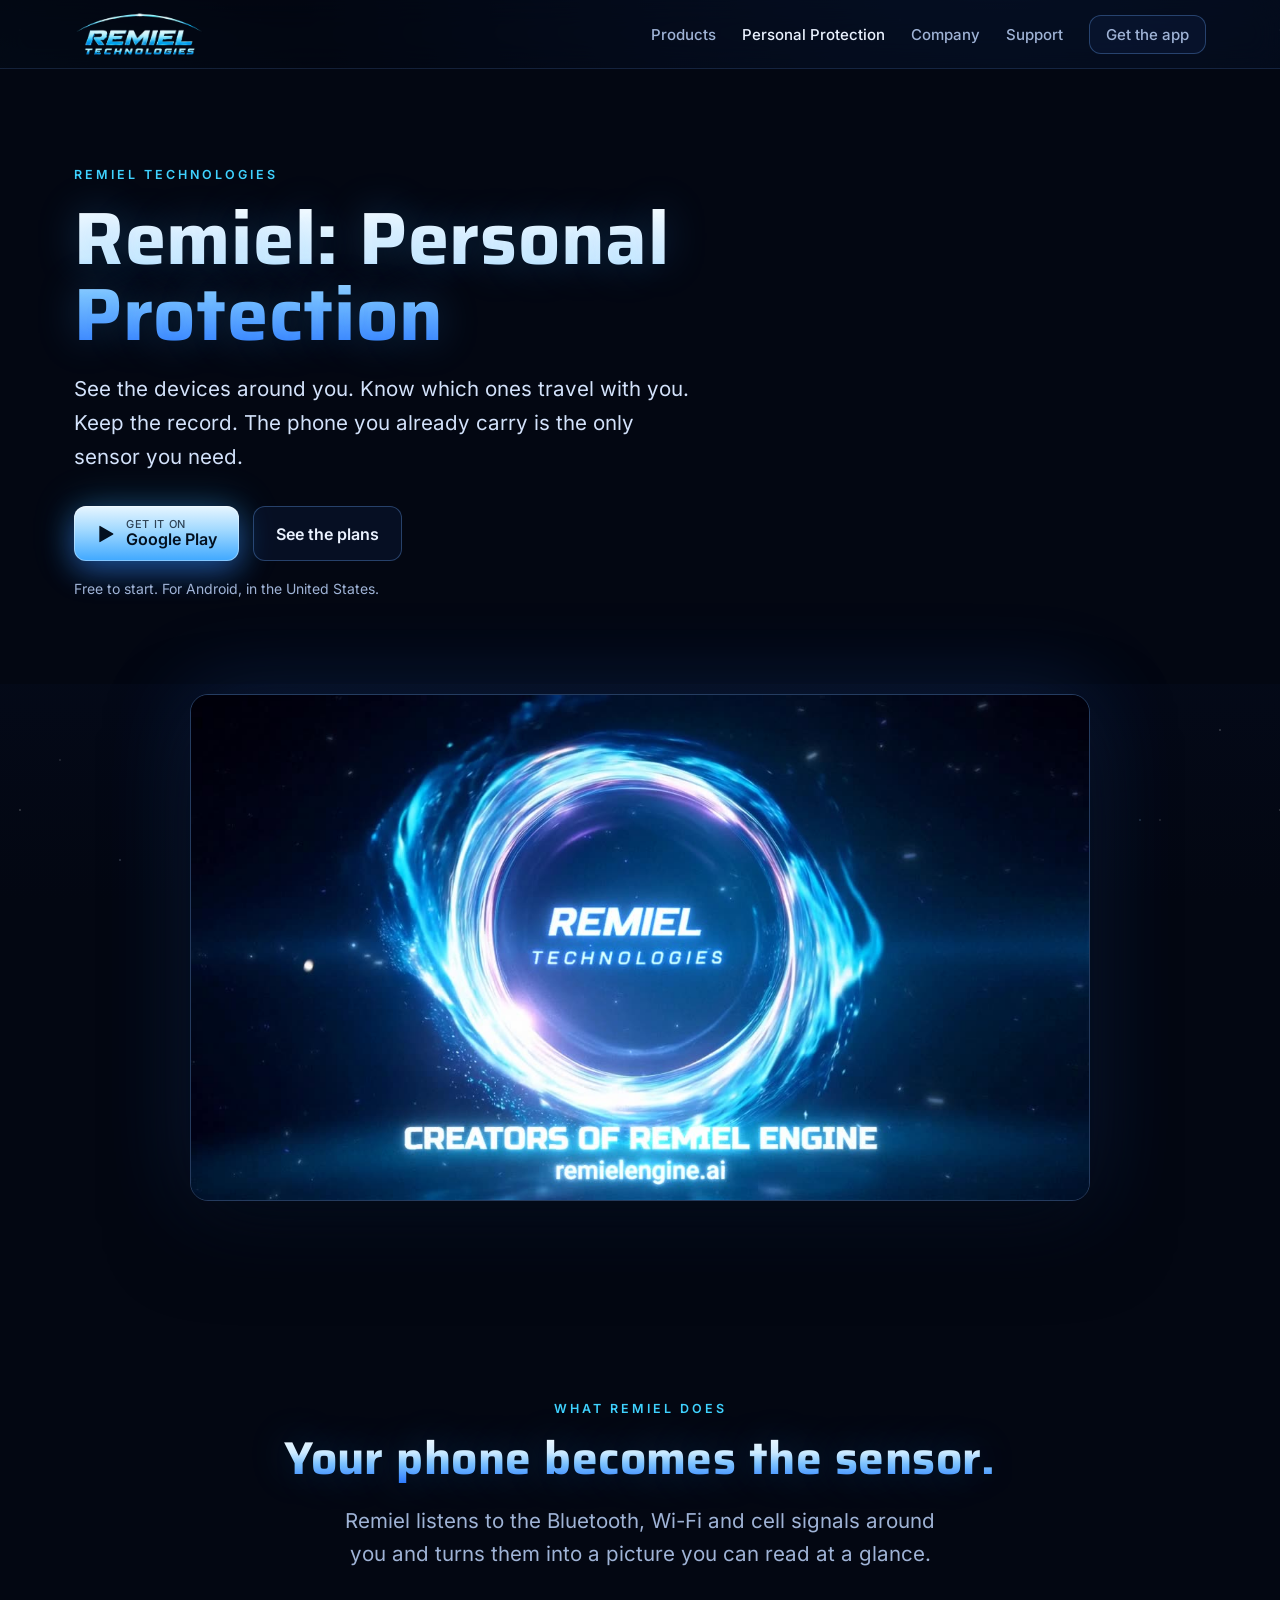
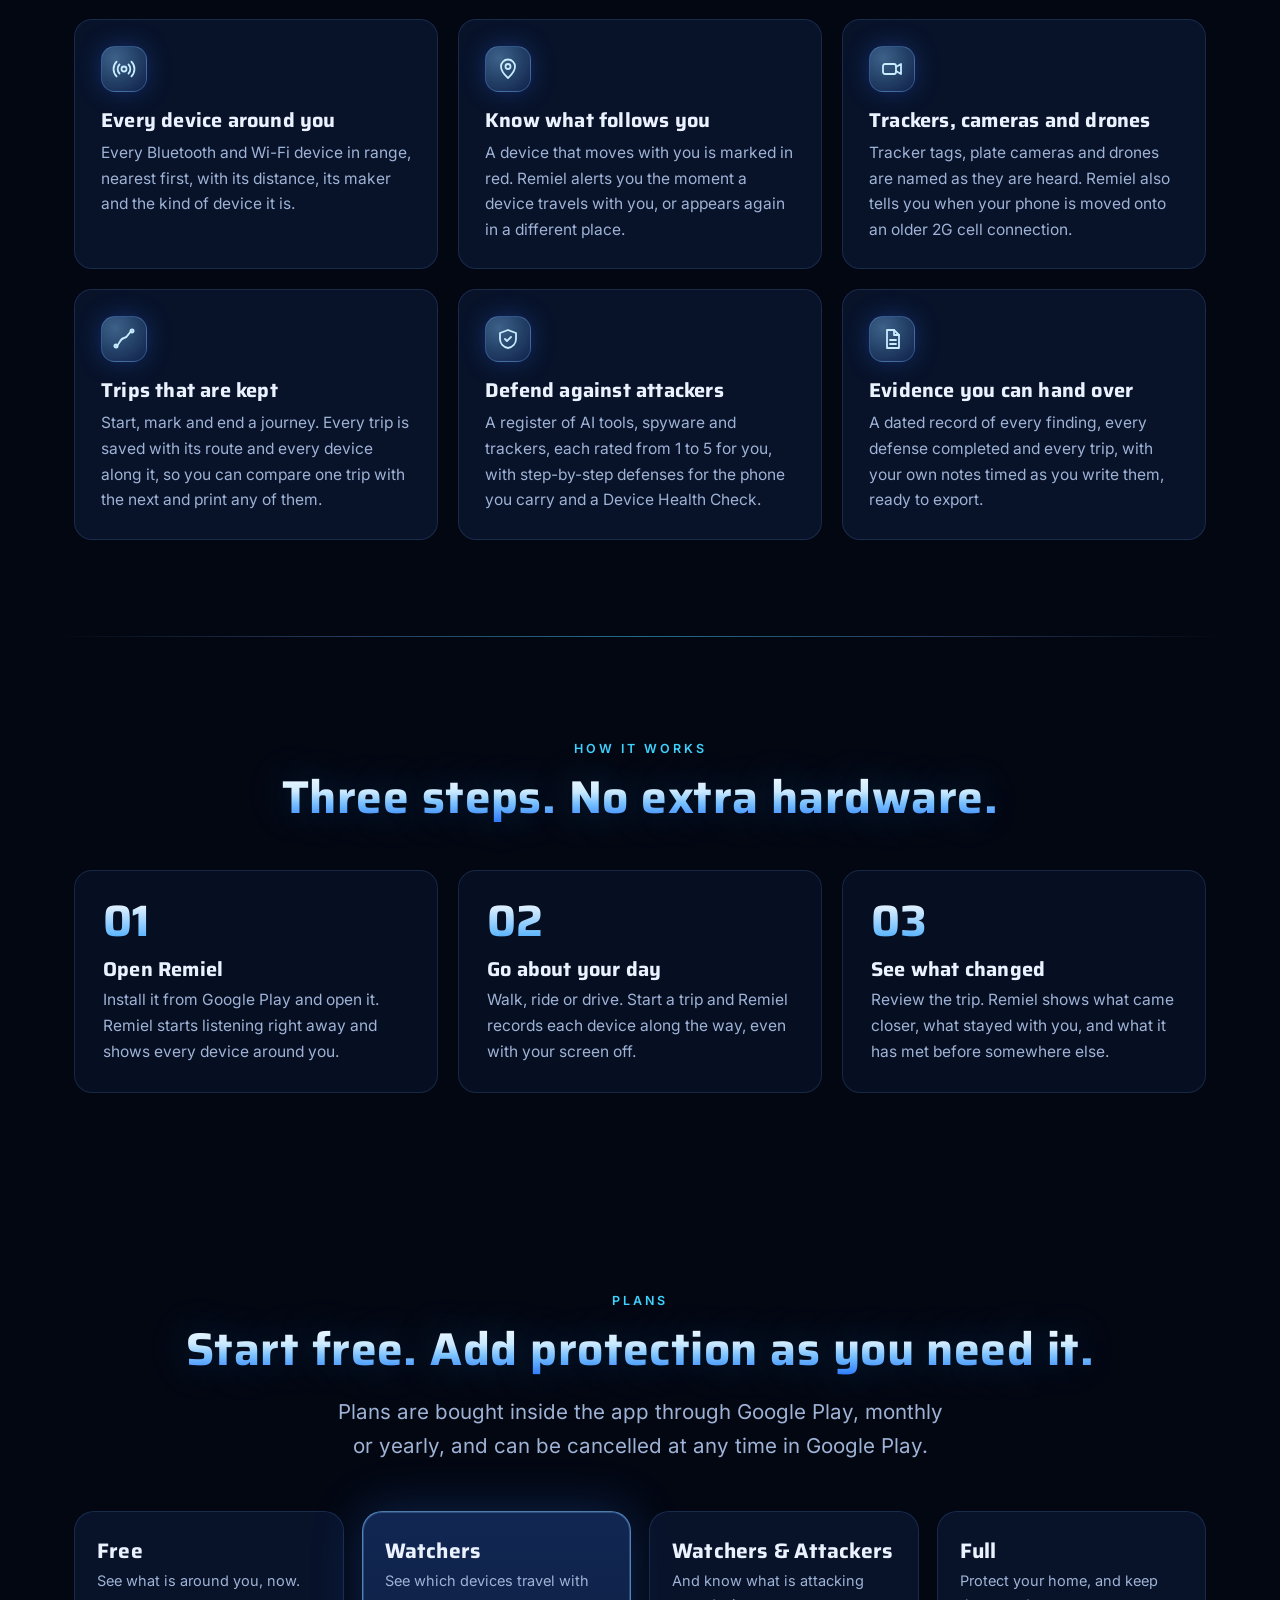
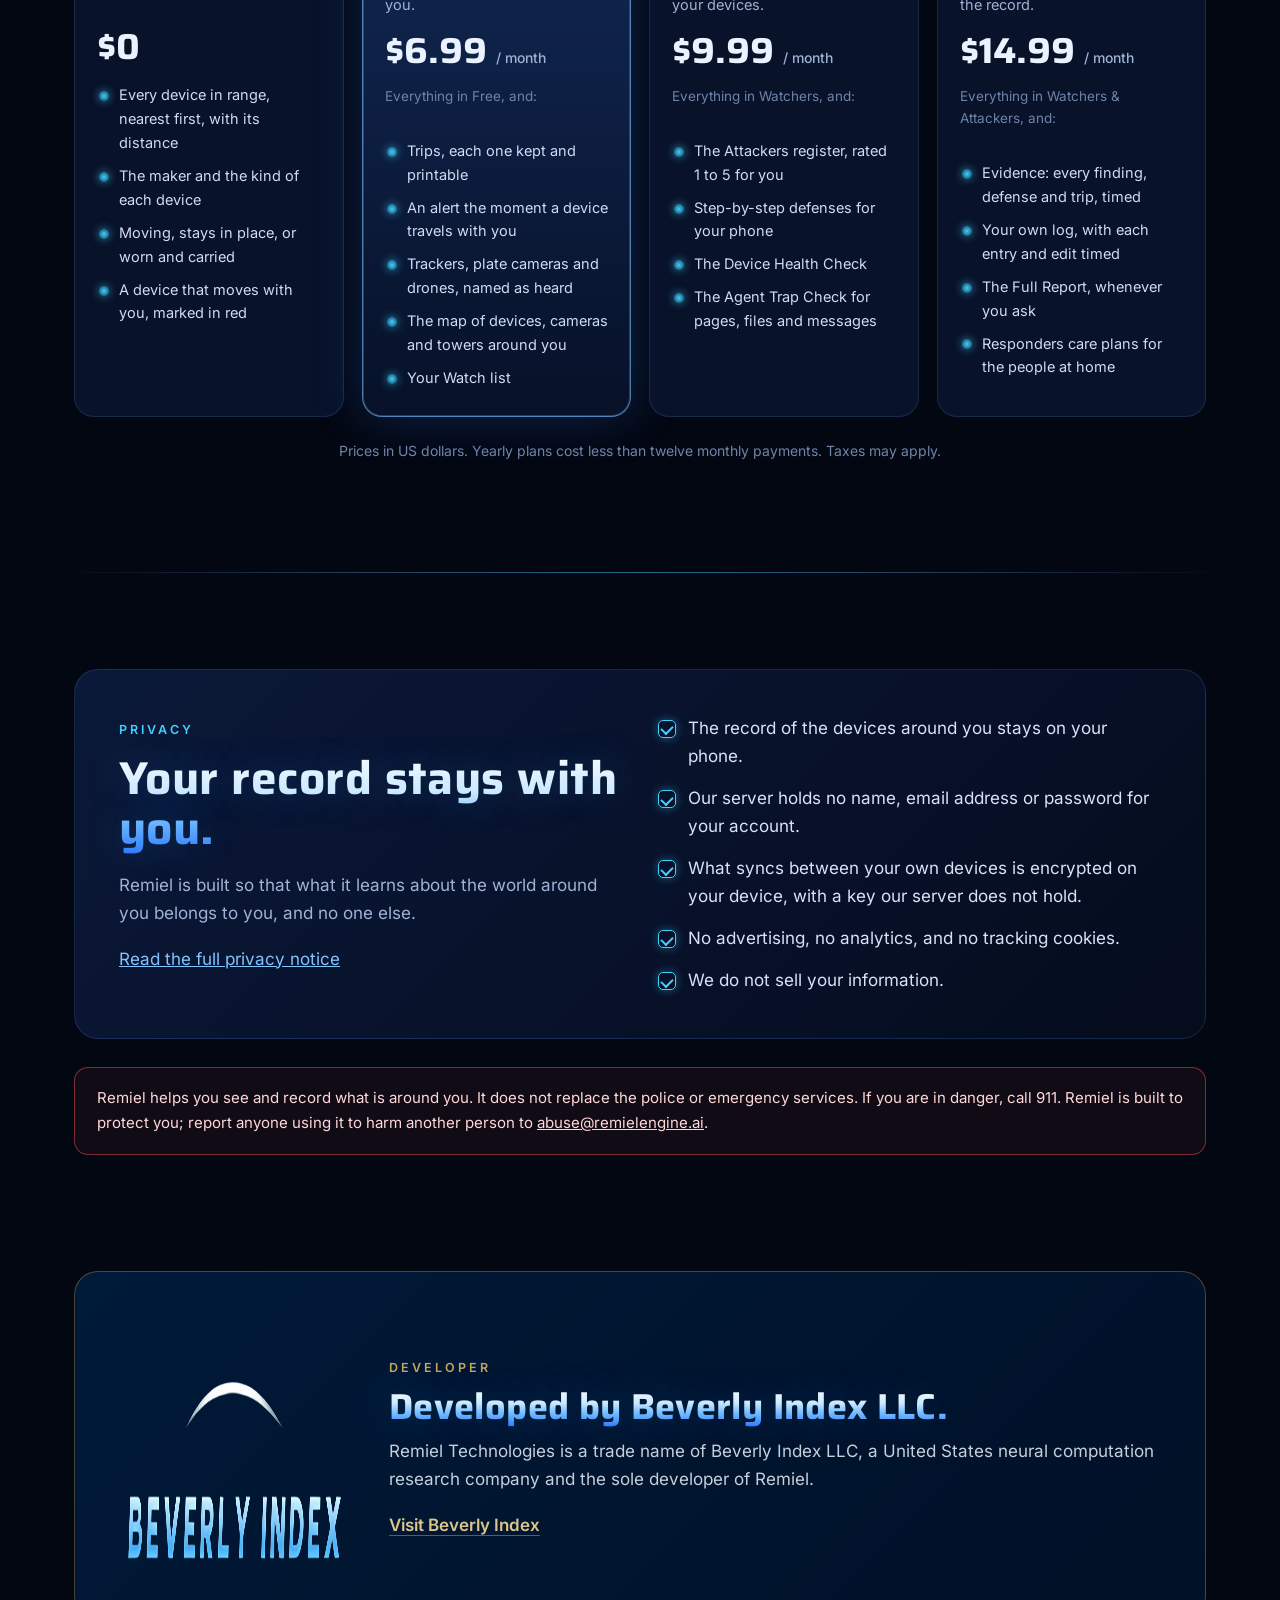
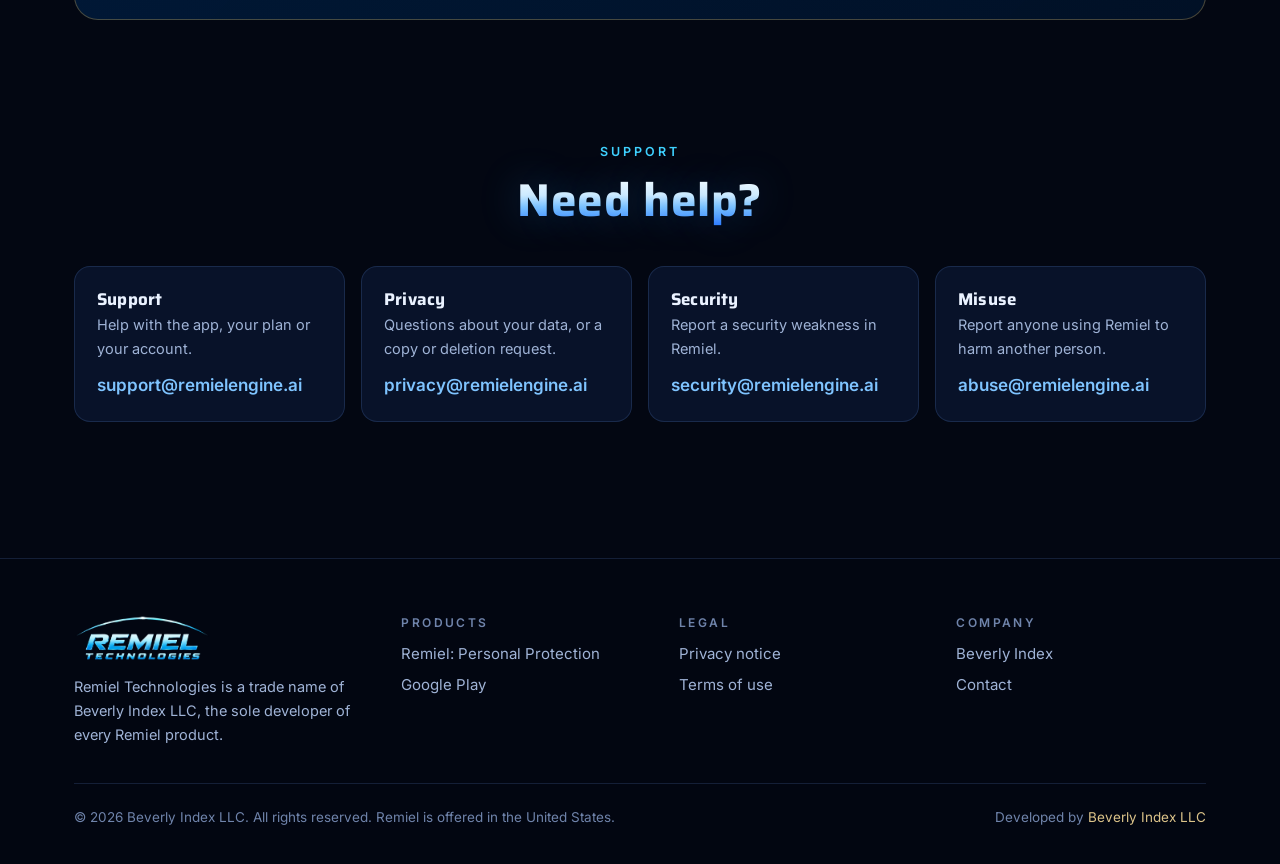
==== protection/index.html @ 0a318123 "Remiel Technologies site: product line home and Remiel: Personal Protection page. Beverly Index LLC" ====
<!doctype html>
<html lang="en">
<head>
<meta charset="utf-8">
<meta name="viewport" content="width=device-width, initial-scale=1, viewport-fit=cover">
<title>Remiel: Personal Protection</title>
<meta name="description" content="Remiel: Personal Protection shows the Wi-Fi and Bluetooth devices around you on a map, tells you which ones follow you, and keeps a dated record. For Android, in the United States.">
<meta name="theme-color" content="#030712">
<link rel="canonical" href="https://remielengine.ai/protection/">
<meta property="og:title" content="Remiel: Personal Protection">
<meta property="og:description" content="See which devices travel with you. Free on Google Play.">
<meta property="og:image" content="https://remielengine.ai/assets/remiel-vortex.jpg">
<link rel="icon" type="image/png" sizes="192x192" href="../assets/icon-192.png">
<link rel="apple-touch-icon" href="../assets/apple-touch-icon.png">
<link rel="stylesheet" href="../assets/site.css">
<script type="application/ld+json">
{"@context":"https://schema.org","@type":"SoftwareApplication","name":"Remiel: Personal Protection","operatingSystem":"Android","applicationCategory":"SecurityApplication","url":"https://remielengine.ai/protection/","installUrl":"https://play.google.com/store/apps/details?id=com.remieltech.remiel","offers":{"@type":"Offer","price":"0","priceCurrency":"USD"},"author":{"@type":"Organization","name":"Beverly Index LLC","url":"https://beverly-index.com/"},"publisher":{"@type":"Organization","name":"Remiel Technologies","url":"https://remielengine.ai/"}}
</script>
</head>
<body>
<div class="sky" aria-hidden="true"></div>
<nav class="nav" aria-label="Main">
  <div class="wrap">
    <a class="brand" href="../" aria-label="Remiel Technologies home"><img src="../assets/remiel-technologies-logo.png" alt="Remiel Technologies" width="112" height="38"></a>
    <button class="menu-btn" aria-expanded="false" aria-controls="links">Menu</button>
    <div class="links" id="links">
      <a href="../#products">Products</a>
      <a href="./" aria-current="page">Personal Protection</a>
      <a href="../#company">Company</a>
      <a href="#support">Support</a>
      <a class="btn btn-ghost" href="https://play.google.com/store/apps/details?id=com.remieltech.remiel" rel="noopener">Get the app</a>
    </div>
  </div>
</nav>

<header class="hero short">
  <div class="wrap">
    <div class="hero-content" style="max-width:760px">
      <span class="eyebrow">Remiel Technologies</span>
      <h1 class="chrome">Remiel: Personal Protection</h1>
      <p class="lead">See the devices around you. Know which ones travel with you. Keep the record. The phone you already carry is the only sensor you need.</p>
      <div class="cta">
        <a class="btn btn-play" href="https://play.google.com/store/apps/details?id=com.remieltech.remiel" rel="noopener">
          <svg viewBox="0 0 24 24" aria-hidden="true"><path fill="currentColor" d="M4 2.8v18.4c0 .5.6.8 1 .5l15.6-9.2c.4-.2.4-.8 0-1L5 2.3c-.4-.3-1 0-1 .5z"/></svg>
          <span><small>Get it on</small>Google Play</span>
        </a>
        <a class="btn btn-ghost" href="#plans">See the plans</a>
      </div>
      <p class="note">Free to start. For Android, in the United States.</p>
    </div>
  </div>
</header>

<section style="padding-top:10px">
  <div class="wrap">
    <div class="vid-wrap reveal">
      <video autoplay muted loop playsinline preload="metadata" poster="../assets/remiel-vortex.jpg" aria-hidden="true">
        <source src="../assets/REMIEL-FINAL-Energy-Vortex-Intro_720p.mp4" type="video/mp4">
      </video>
    </div>
  </div>
</section>

<section id="features">
  <div class="wrap">
    <div class="center reveal">
      <span class="eyebrow">What Remiel does</span>
      <h2 class="chrome" style="margin-top:12px">Your phone becomes the sensor.</h2>
      <p class="lead">Remiel listens to the Bluetooth, Wi-Fi and cell signals around you and turns them into a picture you can read at a glance.</p>
    </div>
    <div class="features">
<div class="feat reveal"><div class="ic"><svg viewBox="0 0 24 24" aria-hidden="true"><circle cx="12" cy="12" r="2.5"/><path d="M7.5 7.5a6.4 6.4 0 0 0 0 9"/><path d="M16.5 7.5a6.4 6.4 0 0 1 0 9"/><path d="M4.6 4.6a10.5 10.5 0 0 0 0 14.8"/><path d="M19.4 4.6a10.5 10.5 0 0 1 0 14.8"/></svg></div><h3>Every device around you</h3><p>Every Bluetooth and Wi-Fi device in range, nearest first, with its distance, its maker and the kind of device it is.</p></div>
<div class="feat reveal"><div class="ic"><svg viewBox="0 0 24 24" aria-hidden="true"><path d="M12 21s-7-6.2-7-11.5A7 7 0 0 1 19 9.5C19 14.8 12 21 12 21z"/><circle cx="12" cy="9.5" r="2.5"/></svg></div><h3>Know what follows you</h3><p>A device that moves with you is marked in red. Remiel alerts you the moment a device travels with you, or appears again in a different place.</p></div>
<div class="feat reveal"><div class="ic"><svg viewBox="0 0 24 24" aria-hidden="true"><rect x="3" y="7" width="13" height="10" rx="2"/><path d="M16 10l5-3v10l-5-3"/></svg></div><h3>Trackers, cameras and drones</h3><p>Tracker tags, plate cameras and drones are named as they are heard. Remiel also tells you when your phone is moved onto an older 2G cell connection.</p></div>
<div class="feat reveal"><div class="ic"><svg viewBox="0 0 24 24" aria-hidden="true"><path d="M4 19c4-1 3-7 8-8s4-6 8-7"/><circle cx="4" cy="19" r="1.6"/><circle cx="20" cy="4" r="1.6"/></svg></div><h3>Trips that are kept</h3><p>Start, mark and end a journey. Every trip is saved with its route and every device along it, so you can compare one trip with the next and print any of them.</p></div>
<div class="feat reveal"><div class="ic"><svg viewBox="0 0 24 24" aria-hidden="true"><path d="M12 3l8 3v6c0 4.6-3.4 8-8 9-4.6-1-8-4.4-8-9V6l8-3z"/><path d="M9 12l2 2 4-4"/></svg></div><h3>Defend against attackers</h3><p>A register of AI tools, spyware and trackers, each rated from 1 to 5 for you, with step-by-step defenses for the phone you carry and a Device Health Check.</p></div>
<div class="feat reveal"><div class="ic"><svg viewBox="0 0 24 24" aria-hidden="true"><path d="M7 3h7l5 5v13H7z"/><path d="M14 3v5h5"/><path d="M10 13h6M10 17h6"/></svg></div><h3>Evidence you can hand over</h3><p>A dated record of every finding, every defense completed and every trip, with your own notes timed as you write them, ready to export.</p></div>
    </div>
  </div>
</section>

<div class="rule"></div>

<section id="how">
  <div class="wrap">
    <div class="center reveal">
      <span class="eyebrow">How it works</span>
      <h2 class="chrome" style="margin-top:12px">Three steps. No extra hardware.</h2>
    </div>
    <div class="steps">
      <div class="step reveal"><h3>Open Remiel</h3><p>Install it from Google Play and open it. Remiel starts listening right away and shows every device around you.</p></div>
      <div class="step reveal"><h3>Go about your day</h3><p>Walk, ride or drive. Start a trip and Remiel records each device along the way, even with your screen off.</p></div>
      <div class="step reveal"><h3>See what changed</h3><p>Review the trip. Remiel shows what came closer, what stayed with you, and what it has met before somewhere else.</p></div>
    </div>
  </div>
</section>

<section id="plans">
  <div class="wrap">
    <div class="center reveal">
      <span class="eyebrow">Plans</span>
      <h2 class="chrome" style="margin-top:12px">Start free. Add protection as you need it.</h2>
      <p class="lead">Plans are bought inside the app through Google Play, monthly or yearly, and can be cancelled at any time in Google Play.</p>
    </div>
    <div class="plans">
<div class="plan reveal"><h3>Free</h3><p class="line">See what is around you, now.</p><div class="price">$0 <small></small></div><ul><li>Every device in range, nearest first, with its distance</li><li>The maker and the kind of each device</li><li>Moving, stays in place, or worn and carried</li><li>A device that moves with you, marked in red</li></ul></div>
<div class="plan top reveal"><h3>Watchers</h3><p class="line">See which devices travel with you.</p><div class="price">$6.99 <small>/ month</small></div><p class="pre">Everything in Free, and:</p><ul><li>Trips, each one kept and printable</li><li>An alert the moment a device travels with you</li><li>Trackers, plate cameras and drones, named as heard</li><li>The map of devices, cameras and towers around you</li><li>Your Watch list</li></ul></div>
<div class="plan reveal"><h3>Watchers &amp; Attackers</h3><p class="line">And know what is attacking your devices.</p><div class="price">$9.99 <small>/ month</small></div><p class="pre">Everything in Watchers, and:</p><ul><li>The Attackers register, rated 1 to 5 for you</li><li>Step-by-step defenses for your phone</li><li>The Device Health Check</li><li>The Agent Trap Check for pages, files and messages</li></ul></div>
<div class="plan reveal"><h3>Full</h3><p class="line">Protect your home, and keep the record.</p><div class="price">$14.99 <small>/ month</small></div><p class="pre">Everything in Watchers &amp; Attackers, and:</p><ul><li>Evidence: every finding, defense and trip, timed</li><li>Your own log, with each entry and edit timed</li><li>The Full Report, whenever you ask</li><li>Responders care plans for the people at home</li></ul></div>

    </div>
    <p class="fine center">Prices in US dollars. Yearly plans cost less than twelve monthly payments. Taxes may apply.</p>
  </div>
</section>

<div class="rule"></div>

<section id="privacy">
  <div class="wrap">
    <div class="band reveal">
      <div>
        <span class="eyebrow">Privacy</span>
        <h2 class="chrome" style="margin:12px 0 14px">Your record stays with you.</h2>
        <p class="lead" style="font-size:17px">Remiel is built so that what it learns about the world around you belongs to you, and no one else.</p>
        <p style="margin-top:18px"><a href="https://beverly-index.com/halo/privacy.html" rel="noopener">Read the full privacy notice</a></p>
      </div>
      <ul>
        <li>The record of the devices around you stays on your phone.</li>
        <li>Our server holds no name, email address or password for your account.</li>
        <li>What syncs between your own devices is encrypted on your device, with a key our server does not hold.</li>
        <li>No advertising, no analytics, and no tracking cookies.</li>
        <li>We do not sell your information.</li>
      </ul>
    </div>
    <div class="notice reveal">Remiel helps you see and record what is around you. It does not replace the police or emergency services. If you are in danger, call 911. Remiel is built to protect you; report anyone using it to harm another person to <a href="mailto:abuse@remielengine.ai" style="color:#ffd9d9">abuse@remielengine.ai</a>.</div>
  </div>
</section>

<section id="company" style="padding-top:20px">
  <div class="wrap">
    <div class="parent reveal">
      <a href="https://beverly-index.com/" rel="noopener"><img src="../assets/beverly-index-logo.png" alt="Beverly Index" width="935" height="267"></a>
      <div>
        <span class="eyebrow">Developer</span>
        <h2 class="chrome">Developed by Beverly Index LLC.</h2>
        <p>Remiel Technologies is a trade name of Beverly Index LLC, a United States neural computation research company and the sole developer of Remiel.</p>
        <a class="gold" href="https://beverly-index.com/" rel="noopener">Visit Beverly Index</a>
      </div>
    </div>
  </div>
</section>

<section id="support" style="padding-top:20px">
  <div class="wrap">
    <div class="center reveal">
      <span class="eyebrow">Support</span>
      <h2 class="chrome" style="margin-top:12px">Need help?</h2>
    </div>
    <div class="contacts">
      <div class="contact reveal"><h3>Support</h3><p>Help with the app, your plan or your account.</p><a href="mailto:support@remielengine.ai">support@remielengine.ai</a></div>
      <div class="contact reveal"><h3>Privacy</h3><p>Questions about your data, or a copy or deletion request.</p><a href="mailto:privacy@remielengine.ai">privacy@remielengine.ai</a></div>
      <div class="contact reveal"><h3>Security</h3><p>Report a security weakness in Remiel.</p><a href="mailto:security@remielengine.ai">security@remielengine.ai</a></div>
      <div class="contact reveal"><h3>Misuse</h3><p>Report anyone using Remiel to harm another person.</p><a href="mailto:abuse@remielengine.ai">abuse@remielengine.ai</a></div>
    </div>
  </div>
</section>

<footer>
  <div class="wrap">
    <div class="top">
      <div>
        <img class="logo" src="../assets/remiel-technologies-logo.png" alt="Remiel Technologies" width="136" height="46">
        <p>Remiel Technologies is a trade name of Beverly Index LLC, the sole developer of every Remiel product.</p>
      </div>
      <div><h4>Products</h4><a href="./">Remiel: Personal Protection</a><a href="https://play.google.com/store/apps/details?id=com.remieltech.remiel" rel="noopener">Google Play</a></div>
      <div><h4>Legal</h4><a href="https://beverly-index.com/halo/privacy.html" rel="noopener">Privacy notice</a><a href="https://beverly-index.com/halo/terms.html" rel="noopener">Terms of use</a></div>
      <div><h4>Company</h4><a href="https://beverly-index.com/" rel="noopener">Beverly Index</a><a href="#support">Contact</a></div>
    </div>
    <div class="legal">
      <span>&copy; <span id="yr">2026</span> Beverly Index LLC. All rights reserved. Remiel is offered in the United States.</span>
      <span>Developed by <a href="https://beverly-index.com/" rel="noopener">Beverly Index LLC</a></span>
    </div>
  </div>
</footer>
<script src="../assets/site.js" defer></script>
</body>
</html>
---- assets/site.css ----
@font-face{font-family:'Inter';font-weight:400;font-display:swap;src:url('fonts/inter-latin-400-normal.woff2') format('woff2')}
@font-face{font-family:'Inter';font-weight:500;font-display:swap;src:url('fonts/inter-latin-500-normal.woff2') format('woff2')}
@font-face{font-family:'Inter';font-weight:600;font-display:swap;src:url('fonts/inter-latin-600-normal.woff2') format('woff2')}
@font-face{font-family:'Inter';font-weight:700;font-display:swap;src:url('fonts/inter-latin-700-normal.woff2') format('woff2')}
@font-face{font-family:'Saira';font-weight:500;font-display:swap;src:url('fonts/saira-latin-500-normal.woff2') format('woff2')}
@font-face{font-family:'Saira';font-weight:600;font-display:swap;src:url('fonts/saira-latin-600-normal.woff2') format('woff2')}
@font-face{font-family:'Saira';font-weight:700;font-display:swap;src:url('fonts/saira-latin-700-normal.woff2') format('woff2')}

:root{
  color-scheme:dark;
  --space:#030712; --navy:#061026; --navy2:#0a1a3a; --panel:rgba(14,28,60,.55); --panel-solid:#0c1a36;
  --line:rgba(110,170,255,.16); --line2:rgba(110,170,255,.32);
  --ink:#eaf2ff; --mut:#9fb3d6; --dim:#6f84ab;
  --cyan:#3fd2ff; --chrome:#7fc4ff; --blue:#2f7bff; --ice:#c9ecff;
  --gold:#c5a55a; --gold-soft:#dcc48a;
  --red:#ff5a5a; --green:#4ae88a;
  --disp:'Saira',system-ui,sans-serif; --sans:'Inter',system-ui,-apple-system,sans-serif;
  --wrap:1180px;
}
*{box-sizing:border-box}
html{scroll-behavior:smooth;-webkit-text-size-adjust:100%}
body{margin:0;background:var(--space);color:var(--ink);font:400 17px/1.65 var(--sans);overflow-x:hidden}
img,video{max-width:100%;display:block}
a{color:var(--chrome)}
.wrap{max-width:var(--wrap);margin:0 auto;padding:0 24px}

/* starfield + nebula behind everything */
.sky{position:fixed;inset:0;z-index:-1;pointer-events:none;
  background:
    radial-gradient(1200px 700px at 78% -10%,rgba(47,123,255,.22),transparent 60%),
    radial-gradient(900px 600px at -10% 30%,rgba(63,210,255,.10),transparent 60%),
    radial-gradient(800px 500px at 50% 110%,rgba(47,123,255,.14),transparent 60%),
    linear-gradient(180deg,#030712 0%,#050c1f 45%,#030712 100%)}
.sky::before,.sky::after{content:"";position:absolute;inset:0;background-repeat:repeat;opacity:.55}
.sky::before{background-image:
  radial-gradient(1px 1px at 20px 30px,#fff,transparent),radial-gradient(1px 1px at 120px 80px,#cfe8ff,transparent),
  radial-gradient(1.4px 1.4px at 200px 160px,#fff,transparent),radial-gradient(1px 1px at 300px 40px,#9fd8ff,transparent),
  radial-gradient(1px 1px at 380px 210px,#fff,transparent);background-size:420px 260px}
.sky::after{background-image:
  radial-gradient(1px 1px at 60px 120px,#fff,transparent),radial-gradient(1.6px 1.6px at 260px 20px,#bfe6ff,transparent),
  radial-gradient(1px 1px at 520px 180px,#fff,transparent);background-size:640px 320px;opacity:.35;animation:twinkle 9s ease-in-out infinite alternate}
@keyframes twinkle{to{opacity:.7}}

/* nav */
.nav{position:sticky;top:0;z-index:20;backdrop-filter:blur(14px);-webkit-backdrop-filter:blur(14px);
  background:rgba(3,7,18,.62);border-bottom:1px solid var(--line)}
.nav .wrap{display:flex;align-items:center;justify-content:space-between;gap:16px;height:68px}
.nav .brand img{height:44px;width:auto}
.nav .links{display:flex;align-items:center;gap:26px}
.nav .links a{color:var(--mut);text-decoration:none;font:500 15px var(--sans)}
.nav .links a:hover,.nav .links a[aria-current]{color:var(--ink)}
.menu-btn{display:none;background:none;border:1px solid var(--line2);color:var(--ink);border-radius:10px;padding:8px 12px;font:600 14px var(--sans)}

/* buttons */
.btn{display:inline-flex;align-items:center;gap:10px;border-radius:12px;padding:13px 22px;font:600 16px var(--sans);
  text-decoration:none;transition:transform .15s ease,box-shadow .2s ease,background .2s ease;cursor:pointer}
.btn:active{transform:translateY(1px) scale(.99)}
.btn-play{color:#03101f;background:linear-gradient(180deg,#e8f6ff 0%,#9fd8ff 45%,#3fa8ff 100%);
  box-shadow:0 0 0 1px rgba(255,255,255,.35) inset,0 10px 30px rgba(47,123,255,.45),0 0 40px rgba(63,210,255,.25)}
.btn-play:hover{box-shadow:0 0 0 1px rgba(255,255,255,.5) inset,0 12px 38px rgba(47,123,255,.6),0 0 60px rgba(63,210,255,.4)}
.btn-play svg{width:20px;height:20px}
.btn-play small{display:block;font:500 11px/1 var(--sans);letter-spacing:.06em;text-transform:uppercase;opacity:.75}
.btn-play span{display:flex;flex-direction:column;line-height:1.15;text-align:left}
.btn-ghost{color:var(--ink);border:1px solid var(--line2);background:rgba(16,32,70,.35)}
.btn-ghost:hover{border-color:var(--chrome);background:rgba(47,123,255,.18)}
.nav .btn{padding:9px 16px;font-size:14px}

/* type */
.eyebrow{font:600 12.5px var(--sans);letter-spacing:.24em;text-transform:uppercase;color:var(--cyan)}
h1,h2,h3{font-family:var(--disp);font-weight:700;letter-spacing:.01em;margin:0}
.chrome{background:linear-gradient(180deg,#ffffff 0%,#d6efff 38%,#7fc4ff 62%,#2f7bff 100%);
  -webkit-background-clip:text;background-clip:text;color:transparent;text-shadow:0 0 40px rgba(63,170,255,.25)}
h1{font-size:clamp(40px,6vw,74px);line-height:1.02}
h2{font-size:clamp(30px,4vw,46px);line-height:1.08}
h3{font-size:22px;line-height:1.2}
.lead{font-size:clamp(18px,1.6vw,21px);color:var(--mut);max-width:620px}
.center{text-align:center}
.center .lead{margin-left:auto;margin-right:auto}

/* sections */
section{padding:96px 0;position:relative}
.rule{height:1px;max-width:var(--wrap);margin:0 auto;background:linear-gradient(90deg,transparent,var(--line2),rgba(63,210,255,.5),var(--line2),transparent)}

/* hero: full-bleed video, as on beverly-index.com */
.hero{position:relative;min-height:calc(100vh - 68px);display:flex;align-items:center;overflow:hidden;padding:80px 0;background:var(--space)}
.hero video{position:absolute;top:0;right:-12%;width:88%;height:100%;object-fit:cover;object-position:50% 45%;opacity:.95;z-index:0;
  -webkit-mask-image:linear-gradient(90deg,transparent 0%,#000 30%);mask-image:linear-gradient(90deg,transparent 0%,#000 30%)}
.hero .scrim{position:absolute;inset:0;z-index:1;background:
  linear-gradient(90deg,rgba(3,7,18,.92) 0%,rgba(3,7,18,.7) 34%,rgba(3,7,18,0) 58%),
  linear-gradient(0deg,rgba(3,7,18,.95) 0%,rgba(3,7,18,0) 30%)}
.hero .wrap{position:relative;z-index:2;width:100%}
.hero-content{max-width:640px}
.hero .logo{width:min(400px,86%);margin:0 0 28px;filter:drop-shadow(0 0 28px rgba(63,170,255,.4))}
.hero h1{margin:14px 0 20px}
.hero .lead{color:#d3e2fb}
.hero .cta{display:flex;flex-wrap:wrap;gap:14px;margin-top:32px}
.hero .note{margin-top:16px;color:var(--mut);font-size:14px}
.hero .eyebrow,.hero h1,.hero .lead,.hero .cta,.hero .note,.hero .logo{opacity:0;animation:up .9s forwards}
.hero .logo{animation-delay:.05s}.hero .eyebrow{animation-delay:.15s}.hero h1{animation-delay:.3s}.hero .lead{animation-delay:.45s}.hero .cta{animation-delay:.6s}.hero .note{animation-delay:.7s}
@keyframes up{from{opacity:0;transform:translateY(16px)}to{opacity:1;transform:none}}
.scroll-cue{position:absolute;bottom:26px;left:50%;transform:translateX(-50%);z-index:3;color:rgba(255,255,255,.45);font-size:11px;letter-spacing:.2em;text-transform:uppercase;display:flex;flex-direction:column;align-items:center;gap:10px}
.scroll-cue span{width:1px;height:42px;background:linear-gradient(var(--cyan),transparent)}
.hero.short{min-height:auto;padding:90px 0 70px}

/* framed video, as on the Beverly Index product pages */
.vid-wrap{max-width:900px;margin:0 auto;border-radius:18px;overflow:hidden;border:1px solid var(--line2);
  box-shadow:0 0 0 1px rgba(127,196,255,.12) inset,0 30px 80px rgba(0,0,0,.55),0 0 90px rgba(47,123,255,.22)}
.vid-wrap video{width:100%;height:auto}

/* cards */
.cards{display:grid;grid-template-columns:repeat(2,1fr);gap:24px;margin-top:48px}
.card{position:relative;border:1px solid var(--line);border-radius:22px;padding:34px;
  background:linear-gradient(180deg,rgba(18,36,78,.6),rgba(8,16,38,.7));
  box-shadow:0 1px 0 rgba(255,255,255,.06) inset,0 30px 60px rgba(0,0,0,.35);overflow:hidden}
.card::before{content:"";position:absolute;inset:-1px;border-radius:22px;padding:1px;pointer-events:none;
  background:linear-gradient(140deg,rgba(127,196,255,.55),transparent 35%,transparent 65%,rgba(63,210,255,.35));
  -webkit-mask:linear-gradient(#000 0 0) content-box,linear-gradient(#000 0 0);-webkit-mask-composite:xor;mask-composite:exclude}
.card .tag{display:inline-block;font:600 12px var(--sans);letter-spacing:.14em;text-transform:uppercase;
  padding:6px 11px;border-radius:999px;border:1px solid var(--line2);color:var(--chrome);margin-bottom:18px}
.card .tag.live{color:#062014;background:var(--green);border-color:transparent;box-shadow:0 0 18px rgba(74,232,138,.45)}
.card h3{font-size:28px;margin-bottom:10px}
.card p{color:var(--mut);margin:0 0 22px}
.card.feature{grid-column:span 1}
.card.dim{opacity:.92}
.card .halo{position:absolute;right:-90px;top:-90px;width:260px;height:260px;border-radius:50%;
  background:radial-gradient(circle,rgba(63,210,255,.28),transparent 65%);pointer-events:none}

/* features */
.features{display:grid;grid-template-columns:repeat(3,1fr);gap:20px;margin-top:48px}
.feat{border:1px solid var(--line);border-radius:18px;padding:26px;background:var(--panel)}
.feat .ic{width:46px;height:46px;border-radius:14px;display:grid;place-items:center;margin-bottom:16px;
  background:radial-gradient(circle at 30% 25%,rgba(127,196,255,.45),rgba(47,123,255,.15));border:1px solid var(--line2);
  box-shadow:0 0 24px rgba(47,123,255,.3)}
.feat .ic svg{width:24px;height:24px;stroke:var(--ice);fill:none;stroke-width:1.8;stroke-linecap:round;stroke-linejoin:round}
.feat h3{font-size:20px;margin-bottom:8px}
.feat p{margin:0;color:var(--mut);font-size:15.5px}

/* steps */
.steps{display:grid;grid-template-columns:repeat(3,1fr);gap:20px;margin-top:48px;counter-reset:s}
.step{padding:28px;border-radius:18px;border:1px solid var(--line);background:rgba(10,22,50,.5);position:relative}
.step::before{counter-increment:s;content:"0" counter(s);font:700 44px/1 var(--disp);display:block;margin-bottom:14px;
  background:linear-gradient(180deg,#fff,#3fa8ff);-webkit-background-clip:text;background-clip:text;color:transparent}
.step h3{font-size:20px;margin-bottom:6px}
.step p{margin:0;color:var(--mut);font-size:15.5px}

/* plans */
.plans{display:grid;grid-template-columns:repeat(4,1fr);gap:18px;margin-top:48px;align-items:stretch}
.plan{border:1px solid var(--line);border-radius:20px;padding:26px 22px;background:var(--panel);display:flex;flex-direction:column}
.plan.top{border-color:rgba(127,196,255,.6);box-shadow:0 0 0 1px rgba(127,196,255,.25) inset,0 0 50px rgba(47,123,255,.25);
  background:linear-gradient(180deg,rgba(24,52,110,.7),rgba(10,22,50,.7))}
.plan h3{font-size:21px}
.plan .line{color:var(--mut);font-size:14.5px;margin:6px 0 16px;min-height:44px}
.plan .price{font:700 36px/1 var(--disp)}
.plan .price small{font:500 14px var(--sans);color:var(--mut)}
.plan ul{list-style:none;padding:0;margin:18px 0 0;display:grid;gap:9px;font-size:14.5px;color:#cfdcf3}
.plan li{padding-left:22px;position:relative}
.plan li::before{content:"";position:absolute;left:2px;top:.55em;width:10px;height:10px;border-radius:50%;
  background:radial-gradient(circle,var(--cyan),rgba(63,210,255,.2));box-shadow:0 0 8px rgba(63,210,255,.7)}
.plan .pre{font-size:13.5px;color:var(--dim);margin-top:16px}
.fine{color:var(--dim);font-size:14px;margin-top:22px}

/* privacy band */
.band{border:1px solid var(--line);border-radius:24px;padding:44px;display:grid;grid-template-columns:1fr 1fr;gap:36px;
  background:linear-gradient(135deg,rgba(18,40,90,.55),rgba(6,14,34,.7))}
.band ul{margin:0;padding:0;list-style:none;display:grid;gap:14px}
.band li{padding-left:30px;position:relative;color:#d6e3fa}
.band li::before{content:"";position:absolute;left:0;top:.35em;width:16px;height:16px;border-radius:5px;
  border:1.5px solid var(--cyan);box-shadow:0 0 10px rgba(63,210,255,.4)}
.band li::after{content:"";position:absolute;left:5px;top:.55em;width:6px;height:9px;border:solid var(--cyan);border-width:0 2px 2px 0;transform:rotate(45deg)}

/* parent company */
.parent{display:grid;grid-template-columns:auto 1fr;gap:40px;align-items:center;border-radius:24px;padding:40px 44px;
  border:1px solid rgba(197,165,90,.35);background:linear-gradient(135deg,rgba(0,33,71,.75),rgba(1,18,42,.85))}
.parent img{width:230px}
.parent .eyebrow{color:var(--gold)}
.parent h2{font-size:clamp(26px,3vw,36px);margin:8px 0 10px}
.parent p{color:#c6cfdc;margin:0 0 18px}
.parent a.gold{color:var(--gold-soft);font-weight:600;text-decoration:none;border-bottom:1px solid rgba(197,165,90,.5)}

/* support */
.contacts{display:grid;grid-template-columns:repeat(4,1fr);gap:16px;margin-top:40px}
.contact{border:1px solid var(--line);border-radius:16px;padding:22px;background:var(--panel)}
.contact h3{font-size:17px;margin-bottom:4px}
.contact p{margin:0 0 10px;color:var(--mut);font-size:14.5px}
.contact a{font-weight:600;word-break:break-all;text-decoration:none}

.notice{margin-top:28px;padding:18px 22px;border-radius:14px;border:1px solid rgba(255,90,90,.45);color:#ffd9d9;background:rgba(255,90,90,.06);font-size:15px}

/* footer */
footer{border-top:1px solid var(--line);padding:56px 0 36px;margin-top:40px;background:rgba(3,7,18,.7)}
footer .top{display:grid;grid-template-columns:1.2fr 1fr 1fr 1fr;gap:28px}
footer img.logo{height:46px;width:auto;margin-bottom:14px}
footer h4{font:600 12px var(--sans);letter-spacing:.2em;text-transform:uppercase;color:var(--dim);margin:0 0 12px}
footer a{display:block;color:var(--mut);text-decoration:none;font-size:15px;margin:6px 0}
footer a:hover{color:var(--ink)}
footer p{color:var(--mut);font-size:14.5px;margin:0}
footer .legal{border-top:1px solid var(--line);margin-top:36px;padding-top:22px;display:flex;flex-wrap:wrap;gap:10px 24px;justify-content:space-between;color:var(--dim);font-size:13.5px}
footer .legal a{display:inline;color:var(--gold-soft);font-size:13.5px}

/* reveal */
.reveal{opacity:0;transform:translateY(18px);transition:opacity .8s ease,transform .8s ease}
.reveal.in{opacity:1;transform:none}
@media (prefers-reduced-motion:reduce){.hero *{animation:none!important;opacity:1!important}.reveal{opacity:1;transform:none;transition:none}.sky::after{animation:none}}

/* responsive */
@media (max-width:980px){
  .hero{flex-direction:column;align-items:stretch;min-height:auto;padding:0 0 64px}
  .hero video{position:relative;right:auto;width:100%;height:auto;aspect-ratio:16/9;-webkit-mask-image:linear-gradient(180deg,#000 70%,transparent);mask-image:linear-gradient(180deg,#000 70%,transparent)}
  .hero .scrim{display:none}
  .hero .wrap{margin-top:-8px}
  .scroll-cue{display:none}
  .hero.short{padding:56px 0 36px}
  .features,.steps{grid-template-columns:1fr 1fr}
  .plans{grid-template-columns:1fr 1fr}
  .contacts{grid-template-columns:1fr 1fr}
  footer .top{grid-template-columns:1fr 1fr}
  .band{grid-template-columns:1fr}
}
@media (max-width:720px){
  body{font-size:16px}
  section{padding:68px 0}
  .wrap{padding:0 16px}
  .nav .links{display:none;position:absolute;top:68px;left:0;right:0;flex-direction:column;align-items:stretch;gap:0;
    background:rgba(3,7,18,.97);border-bottom:1px solid var(--line);padding:8px 16px 16px}
  .nav .links.open{display:flex}
  .nav .links a{padding:12px 4px;border-bottom:1px solid var(--line)}
  .nav .links .btn{margin-top:12px;justify-content:center}
  .menu-btn{display:block}
  .cards,.features,.steps,.plans,.contacts{grid-template-columns:1fr}
  .card{padding:26px}
  .parent{grid-template-columns:1fr;padding:30px 24px}
  .parent img{width:160px}
  .band{padding:28px 22px}
  footer .top{grid-template-columns:1fr}
  .hero .logo{width:min(300px,80%)}
}
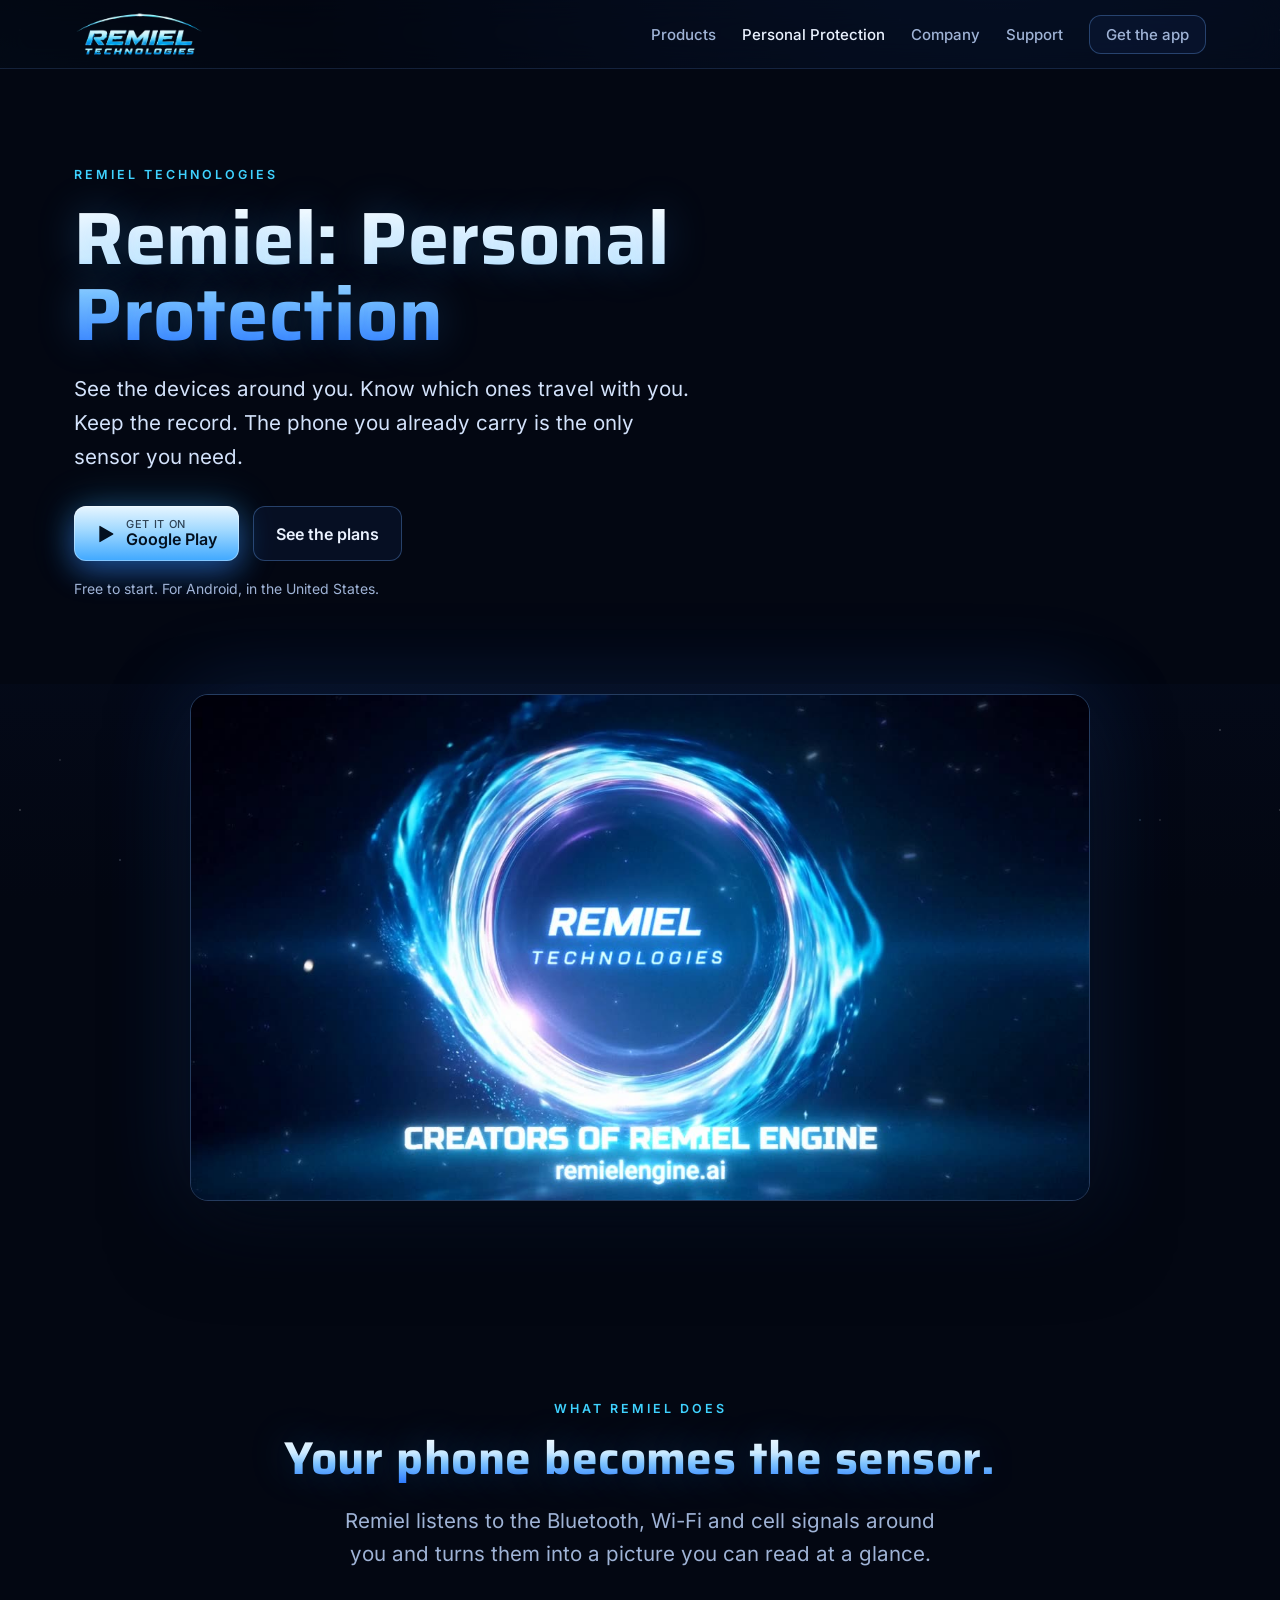
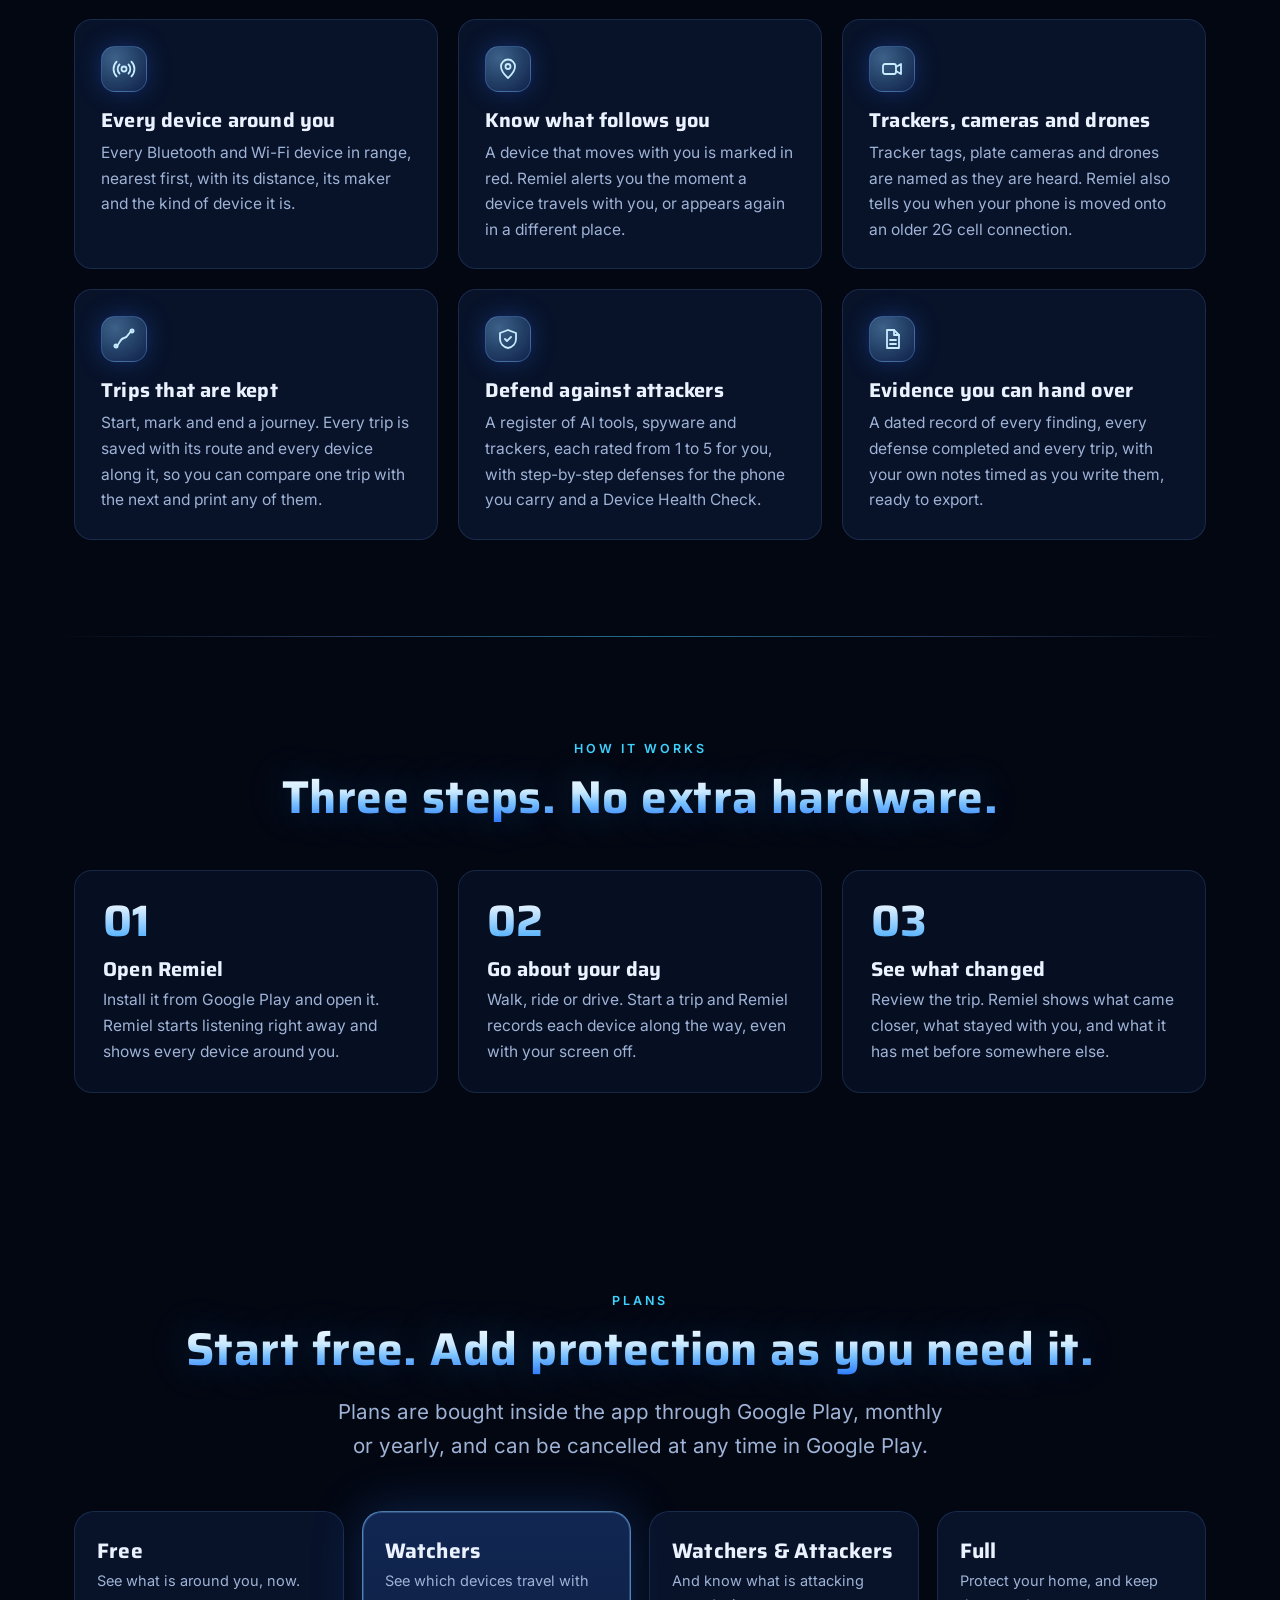
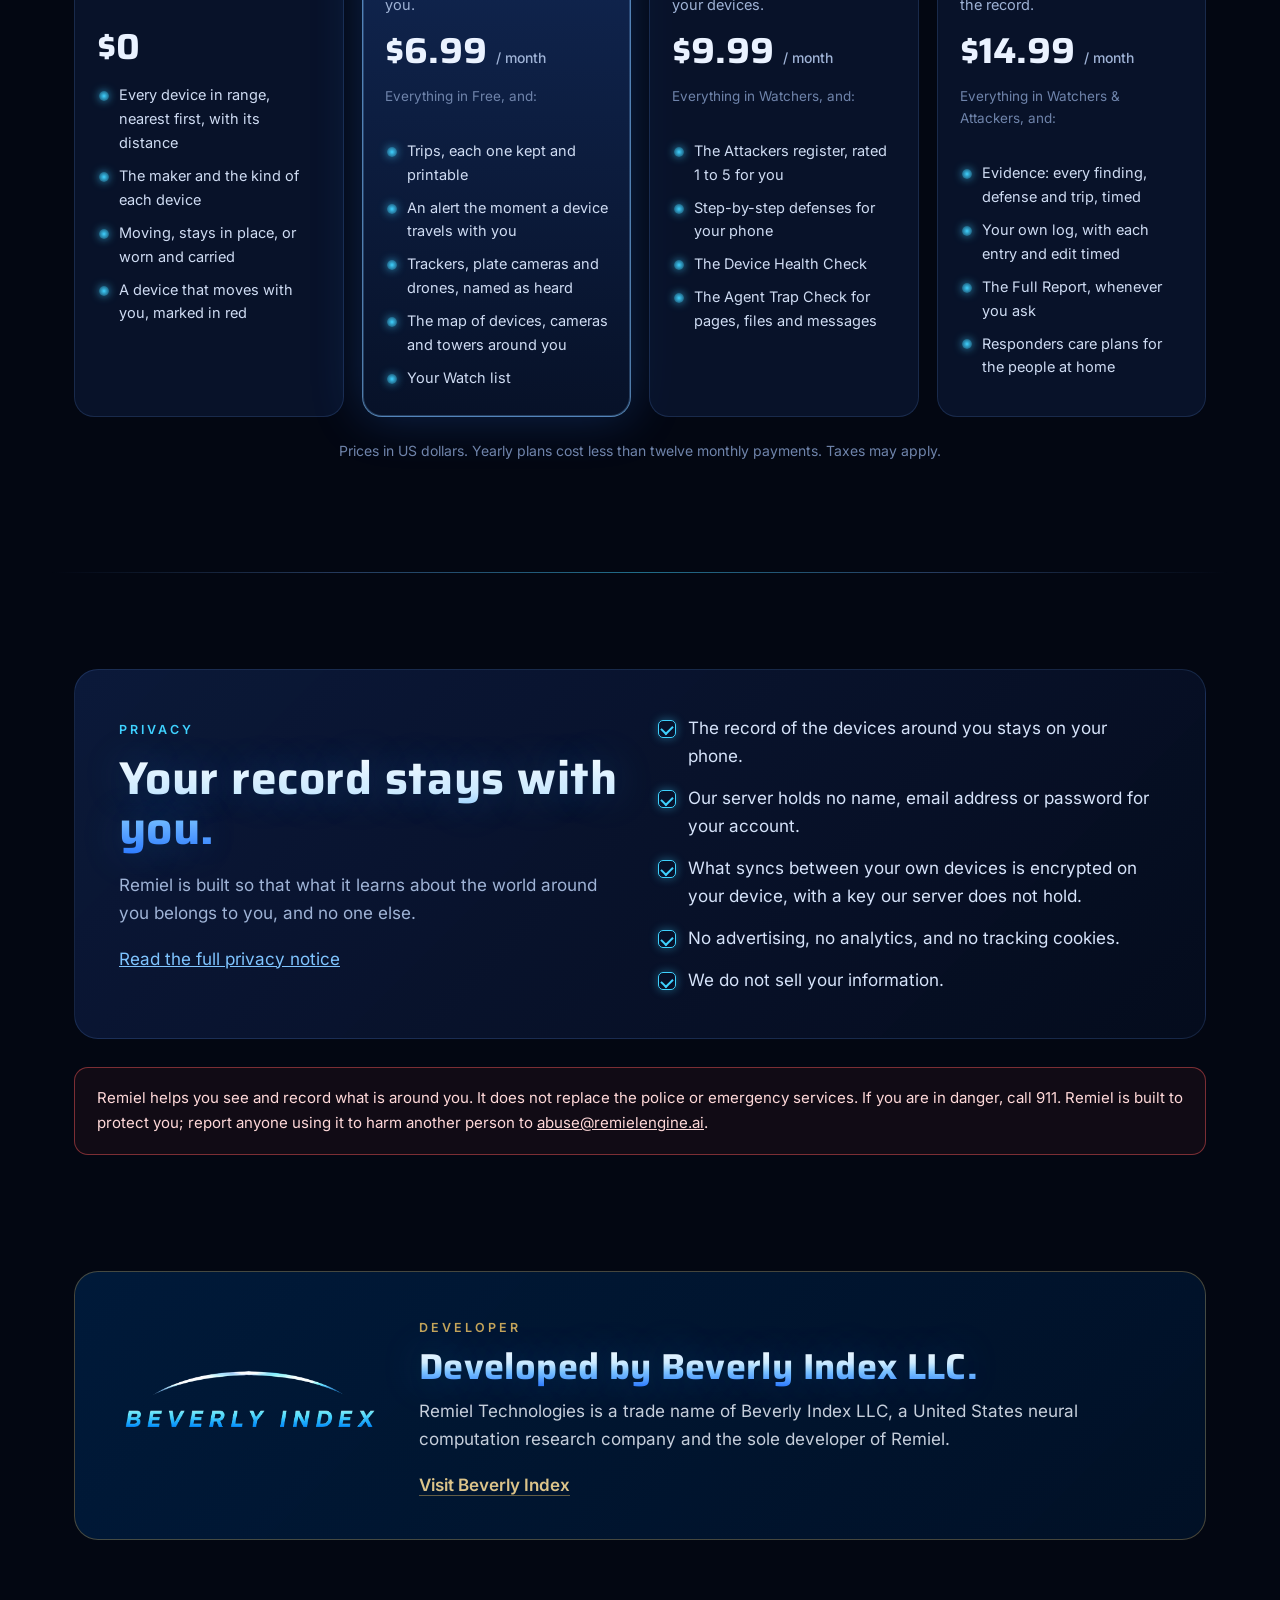
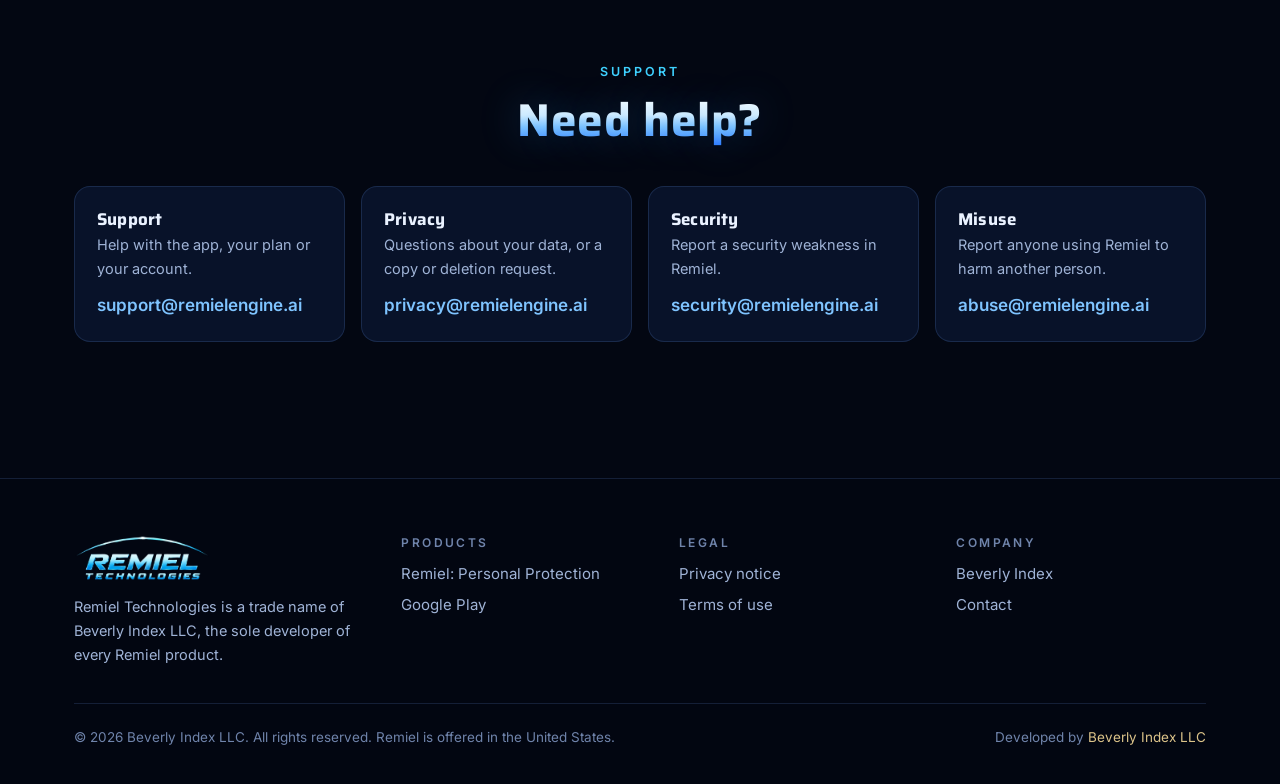
==== commit 349f785e: "Fix Beverly Index logo proportions and use the bright-arc logo. Beverly Index LLC" ====
--- a/protection/index.html
+++ b/protection/index.html
@@ -139,7 +139,7 @@
 <section id="company" style="padding-top:20px">
   <div class="wrap">
     <div class="parent reveal">
-      <a href="https://beverly-index.com/" rel="noopener"><img src="../assets/beverly-index-logo.png" alt="Beverly Index" width="935" height="267"></a>
+      <a href="https://beverly-index.com/" rel="noopener"><img src="../assets/beverly-index-logo.png" alt="Beverly Index" width="851" height="293"></a>
       <div>
         <span class="eyebrow">Developer</span>
         <h2 class="chrome">Developed by Beverly Index LLC.</h2>
--- a/assets/site.css
+++ b/assets/site.css
@@ -20,7 +20,7 @@
 *{box-sizing:border-box}
 html{scroll-behavior:smooth;-webkit-text-size-adjust:100%}
 body{margin:0;background:var(--space);color:var(--ink);font:400 17px/1.65 var(--sans);overflow-x:hidden}
-img,video{max-width:100%;display:block}
+img,video{max-width:100%;height:auto;display:block}
 a{color:var(--chrome)}
 .wrap{max-width:var(--wrap);margin:0 auto;padding:0 24px}
 
@@ -171,7 +171,7 @@
 /* parent company */
 .parent{display:grid;grid-template-columns:auto 1fr;gap:40px;align-items:center;border-radius:24px;padding:40px 44px;
   border:1px solid rgba(197,165,90,.35);background:linear-gradient(135deg,rgba(0,33,71,.75),rgba(1,18,42,.85))}
-.parent img{width:230px}
+.parent img{width:260px;height:auto}
 .parent .eyebrow{color:var(--gold)}
 .parent h2{font-size:clamp(26px,3vw,36px);margin:8px 0 10px}
 .parent p{color:#c6cfdc;margin:0 0 18px}
@@ -229,7 +229,7 @@
   .cards,.features,.steps,.plans,.contacts{grid-template-columns:1fr}
   .card{padding:26px}
   .parent{grid-template-columns:1fr;padding:30px 24px}
-  .parent img{width:160px}
+  .parent img{width:220px;height:auto}
   .band{padding:28px 22px}
   footer .top{grid-template-columns:1fr}
   .hero .logo{width:min(300px,80%)}
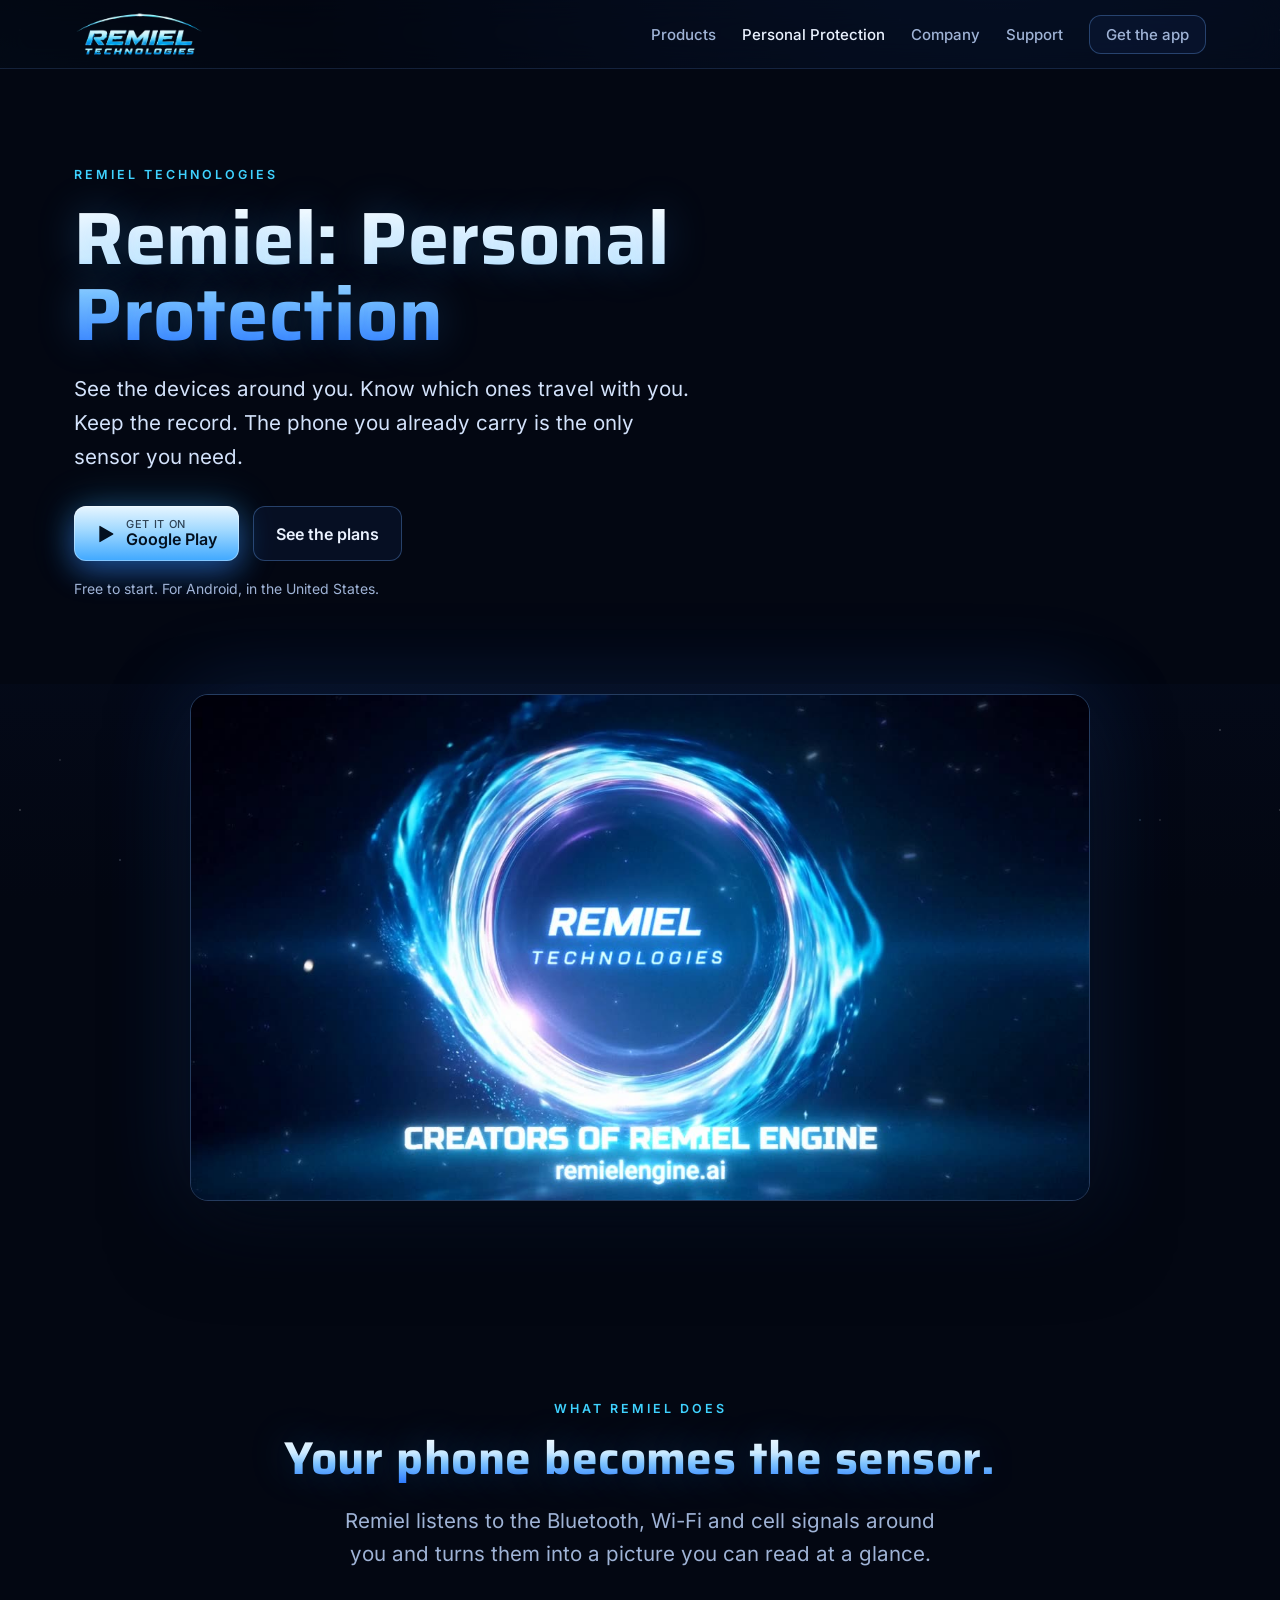
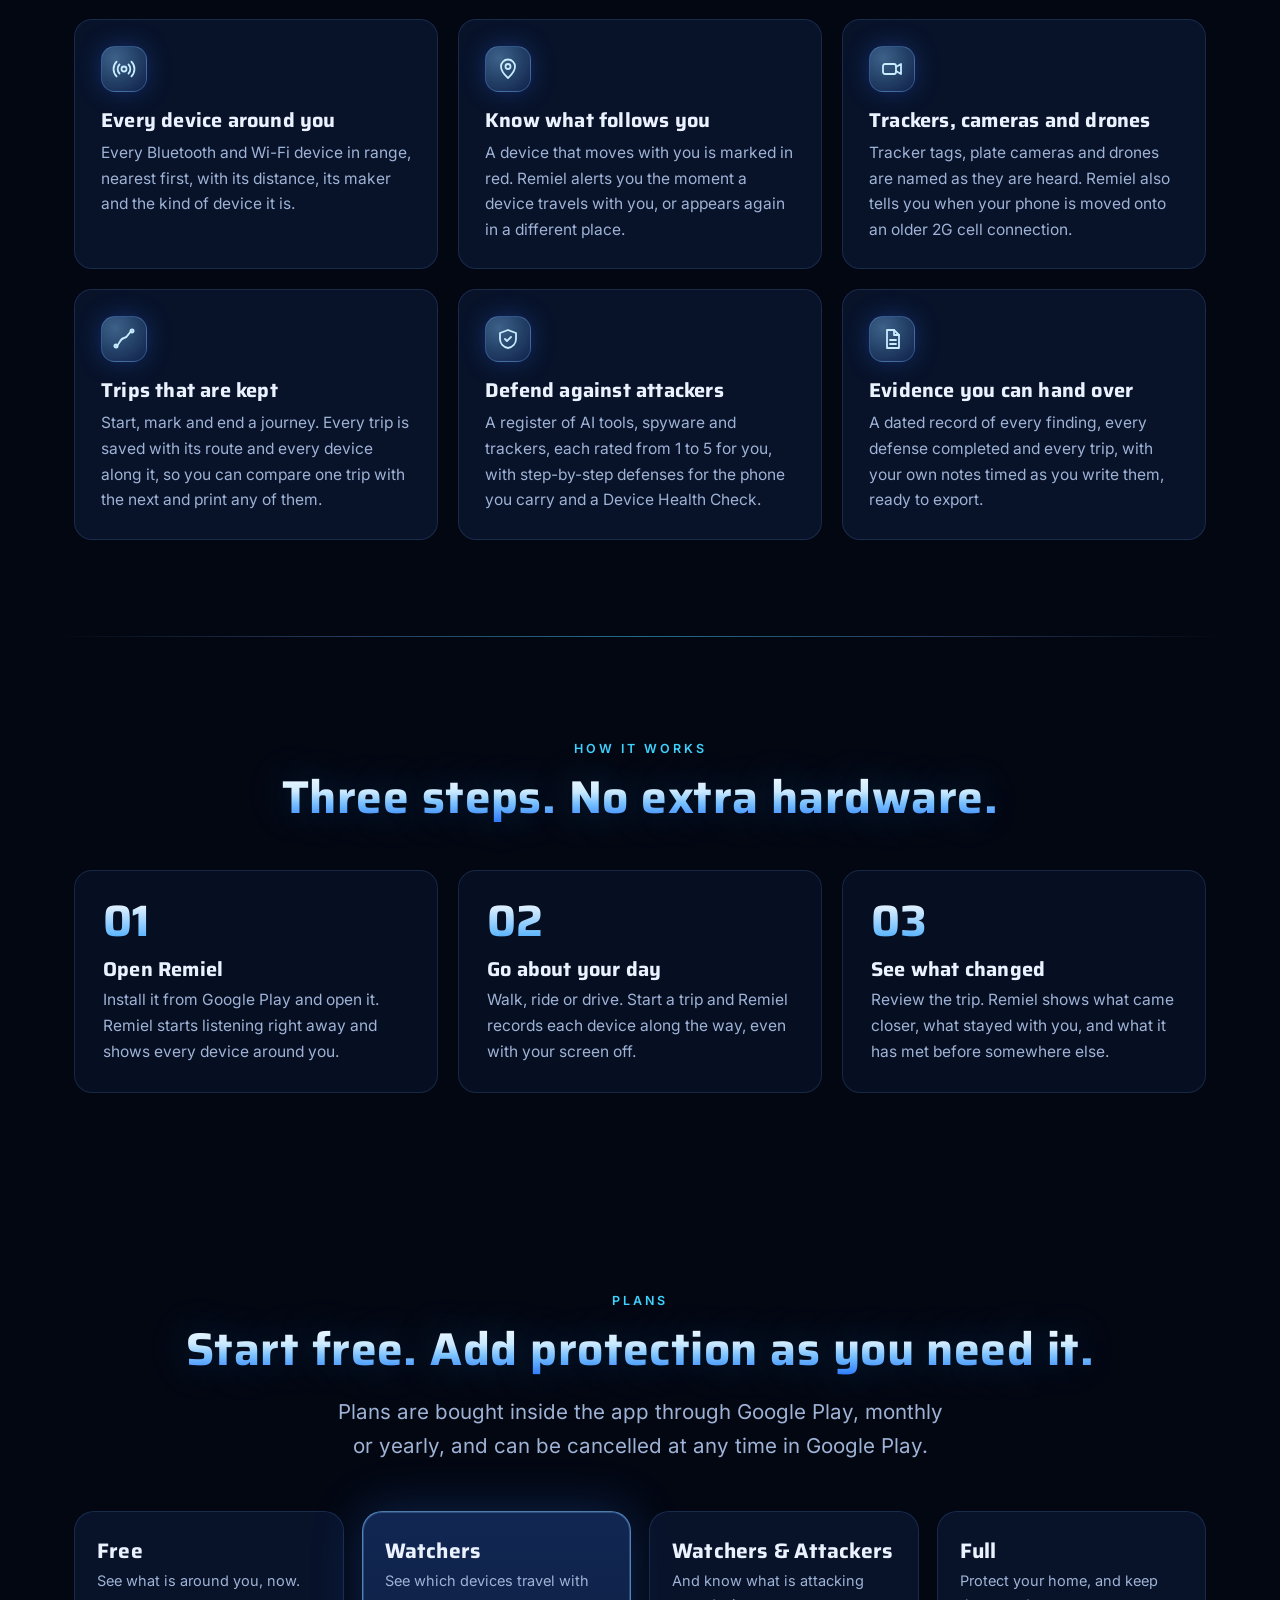
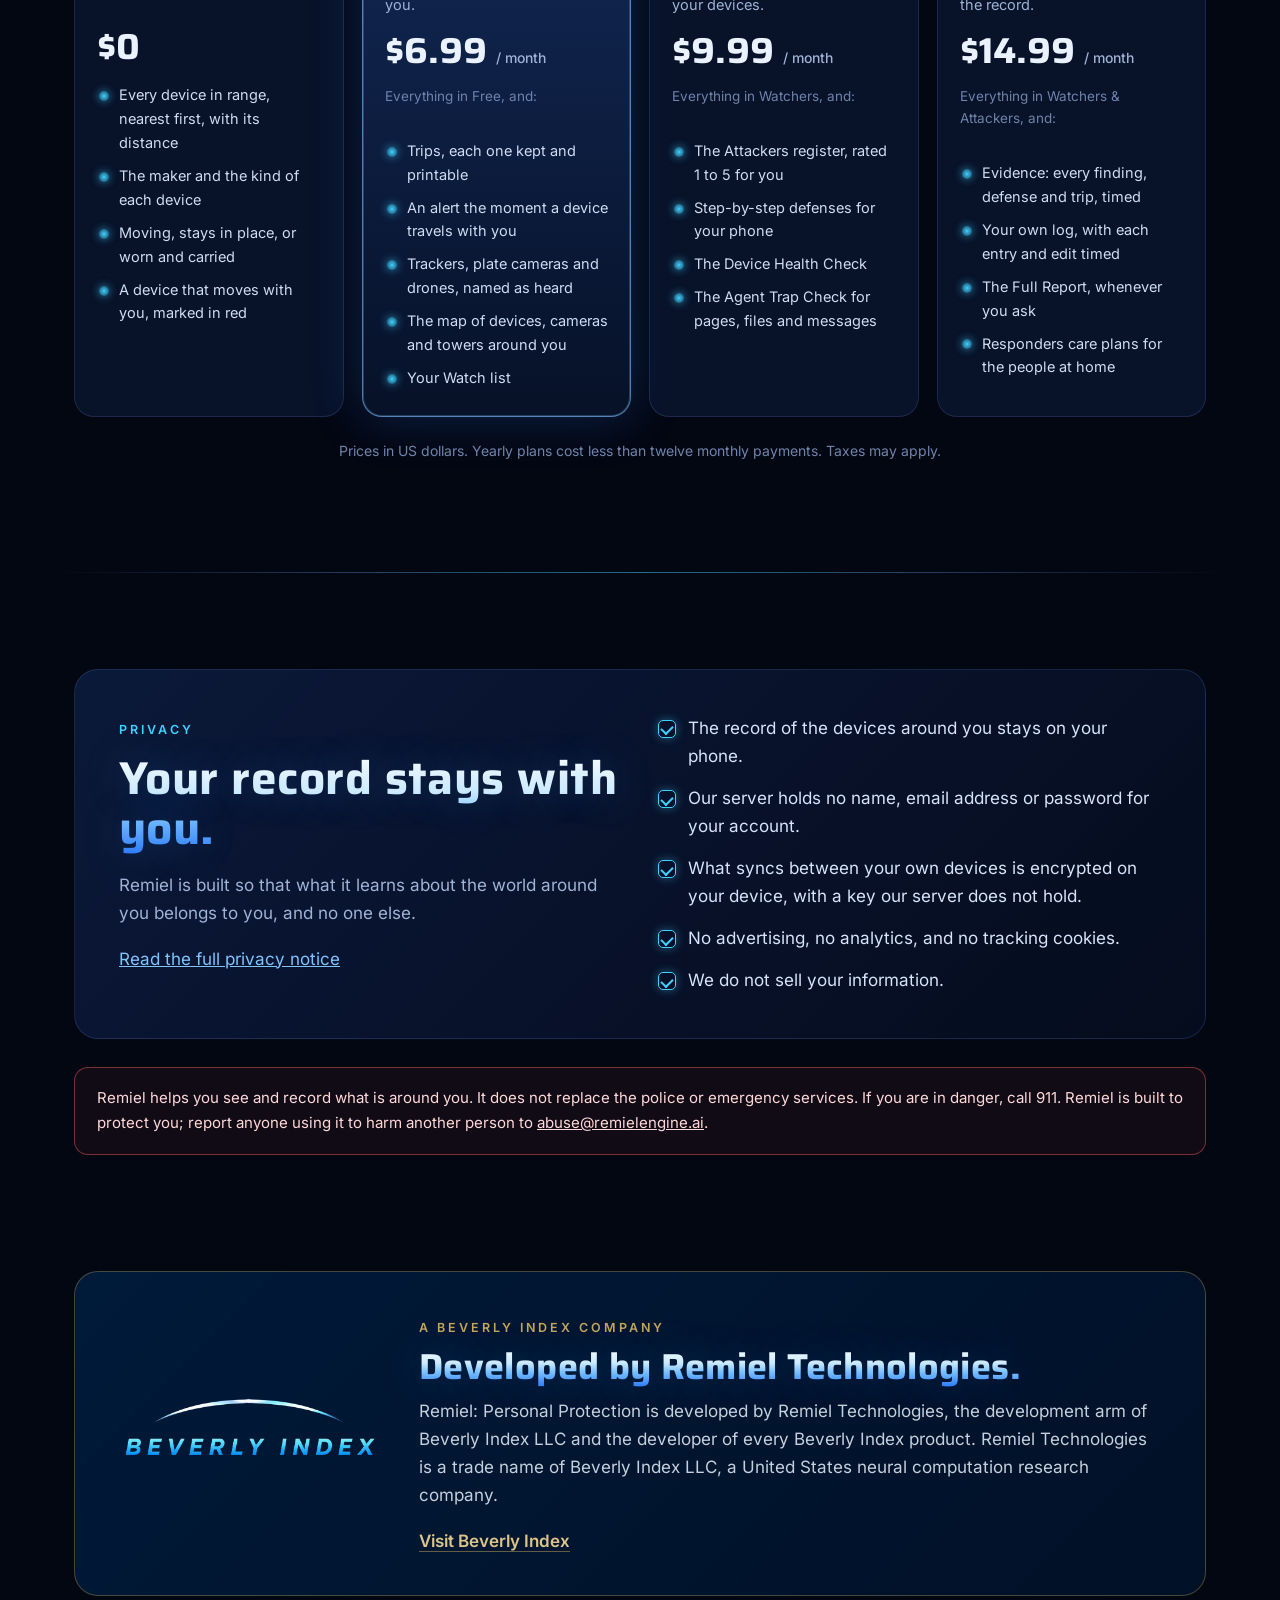
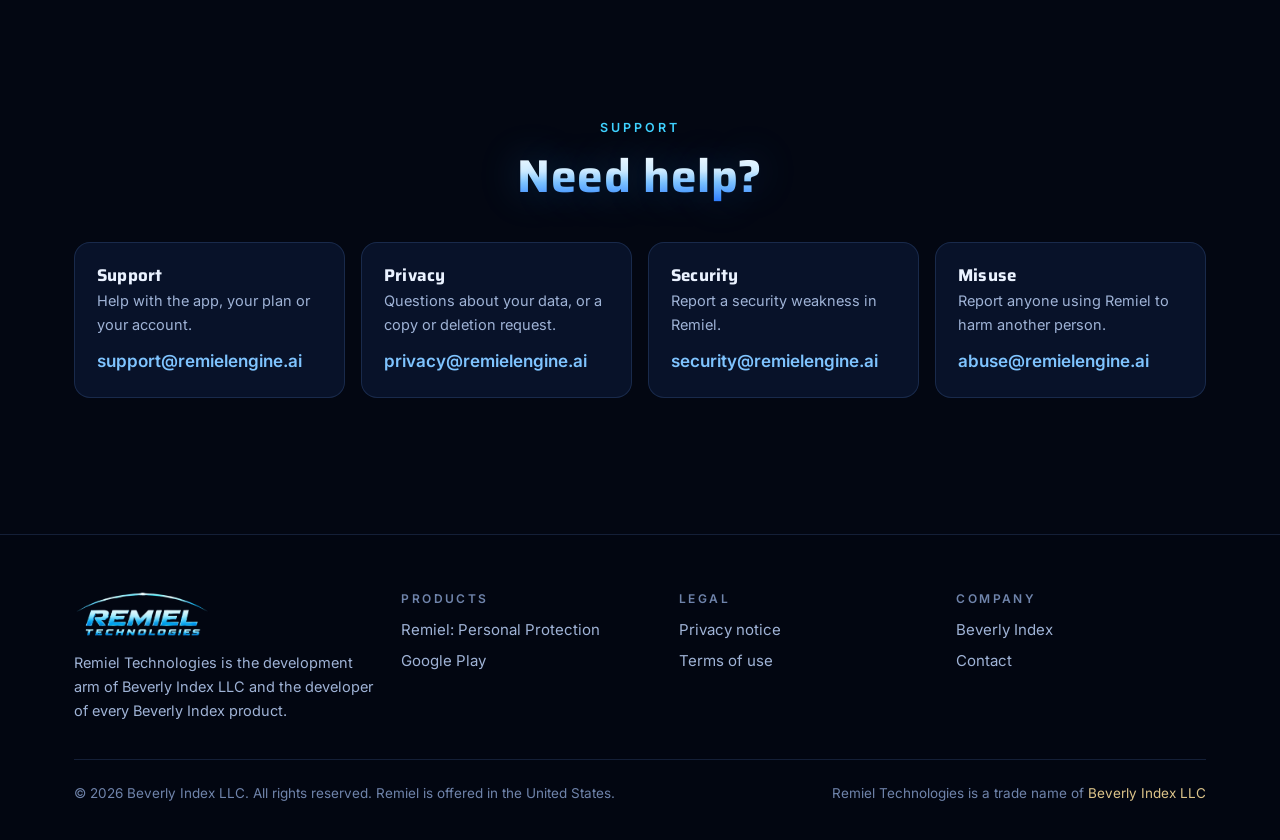
==== commit 84905d34: "Present Remiel Technologies as the development arm of Beverly Index LLC. Beverly Index LLC" ====
--- a/protection/index.html
+++ b/protection/index.html
@@ -14,7 +14,7 @@
 <link rel="apple-touch-icon" href="../assets/apple-touch-icon.png">
 <link rel="stylesheet" href="../assets/site.css">
 <script type="application/ld+json">
-{"@context":"https://schema.org","@type":"SoftwareApplication","name":"Remiel: Personal Protection","operatingSystem":"Android","applicationCategory":"SecurityApplication","url":"https://remielengine.ai/protection/","installUrl":"https://play.google.com/store/apps/details?id=com.remieltech.remiel","offers":{"@type":"Offer","price":"0","priceCurrency":"USD"},"author":{"@type":"Organization","name":"Beverly Index LLC","url":"https://beverly-index.com/"},"publisher":{"@type":"Organization","name":"Remiel Technologies","url":"https://remielengine.ai/"}}
+{"@context":"https://schema.org","@type":"SoftwareApplication","name":"Remiel: Personal Protection","operatingSystem":"Android","applicationCategory":"SecurityApplication","url":"https://remielengine.ai/protection/","installUrl":"https://play.google.com/store/apps/details?id=com.remieltech.remiel","offers":{"@type":"Offer","price":"0","priceCurrency":"USD"},"author":{"@type":"Organization","name":"Remiel Technologies","url":"https://remielengine.ai/"},"publisher":{"@type":"Organization","name":"Beverly Index LLC","url":"https://beverly-index.com/"}}
 </script>
 </head>
 <body>
@@ -141,9 +141,9 @@
     <div class="parent reveal">
       <a href="https://beverly-index.com/" rel="noopener"><img src="../assets/beverly-index-logo.png" alt="Beverly Index" width="851" height="293"></a>
       <div>
-        <span class="eyebrow">Developer</span>
-        <h2 class="chrome">Developed by Beverly Index LLC.</h2>
-        <p>Remiel Technologies is a trade name of Beverly Index LLC, a United States neural computation research company and the sole developer of Remiel.</p>
+        <span class="eyebrow">A Beverly Index company</span>
+        <h2 class="chrome">Developed by Remiel Technologies.</h2>
+        <p>Remiel: Personal Protection is developed by Remiel Technologies, the development arm of Beverly Index LLC and the developer of every Beverly Index product. Remiel Technologies is a trade name of Beverly Index LLC, a United States neural computation research company.</p>
         <a class="gold" href="https://beverly-index.com/" rel="noopener">Visit Beverly Index</a>
       </div>
     </div>
@@ -170,7 +170,7 @@
     <div class="top">
       <div>
         <img class="logo" src="../assets/remiel-technologies-logo.png" alt="Remiel Technologies" width="136" height="46">
-        <p>Remiel Technologies is a trade name of Beverly Index LLC, the sole developer of every Remiel product.</p>
+        <p>Remiel Technologies is the development arm of Beverly Index LLC and the developer of every Beverly Index product.</p>
       </div>
       <div><h4>Products</h4><a href="./">Remiel: Personal Protection</a><a href="https://play.google.com/store/apps/details?id=com.remieltech.remiel" rel="noopener">Google Play</a></div>
       <div><h4>Legal</h4><a href="https://beverly-index.com/halo/privacy.html" rel="noopener">Privacy notice</a><a href="https://beverly-index.com/halo/terms.html" rel="noopener">Terms of use</a></div>
@@ -178,7 +178,7 @@
     </div>
     <div class="legal">
       <span>&copy; <span id="yr">2026</span> Beverly Index LLC. All rights reserved. Remiel is offered in the United States.</span>
-      <span>Developed by <a href="https://beverly-index.com/" rel="noopener">Beverly Index LLC</a></span>
+      <span>Remiel Technologies is a trade name of <a href="https://beverly-index.com/" rel="noopener">Beverly Index LLC</a></span>
     </div>
   </div>
 </footer>
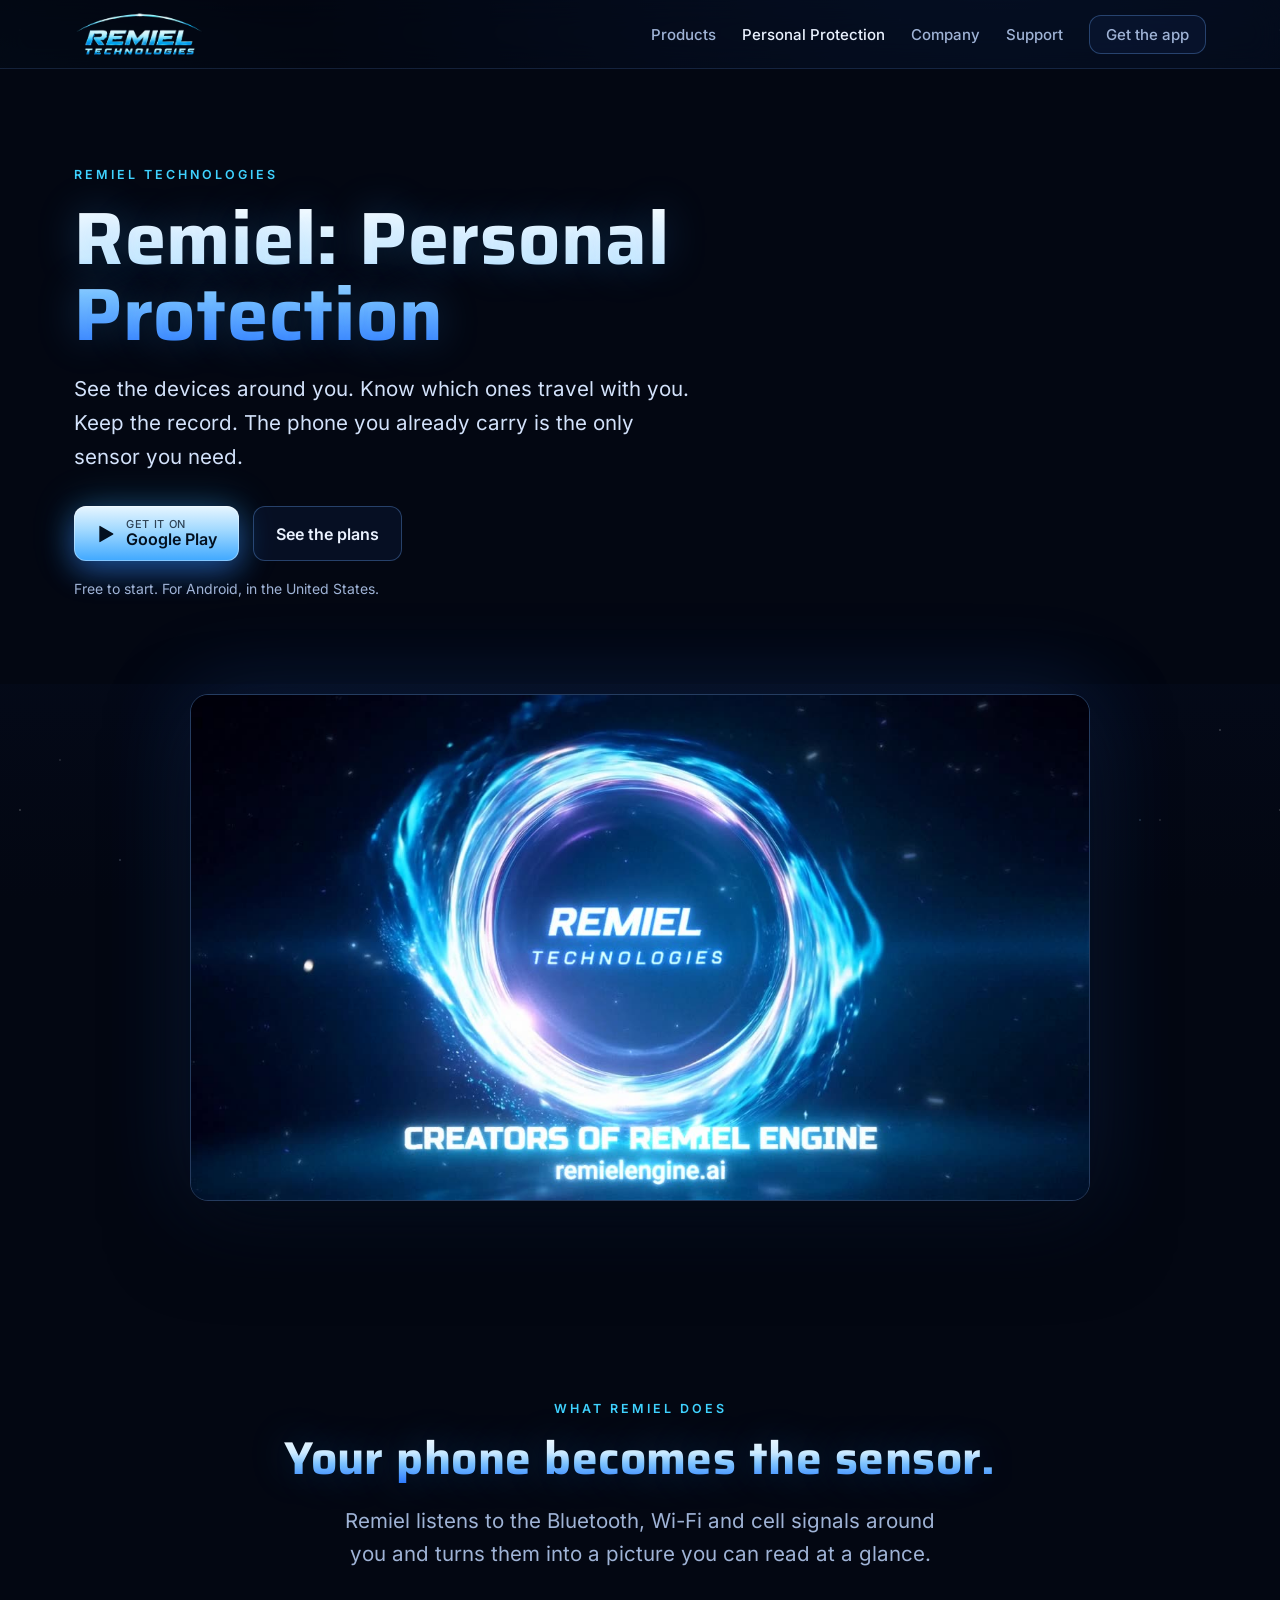
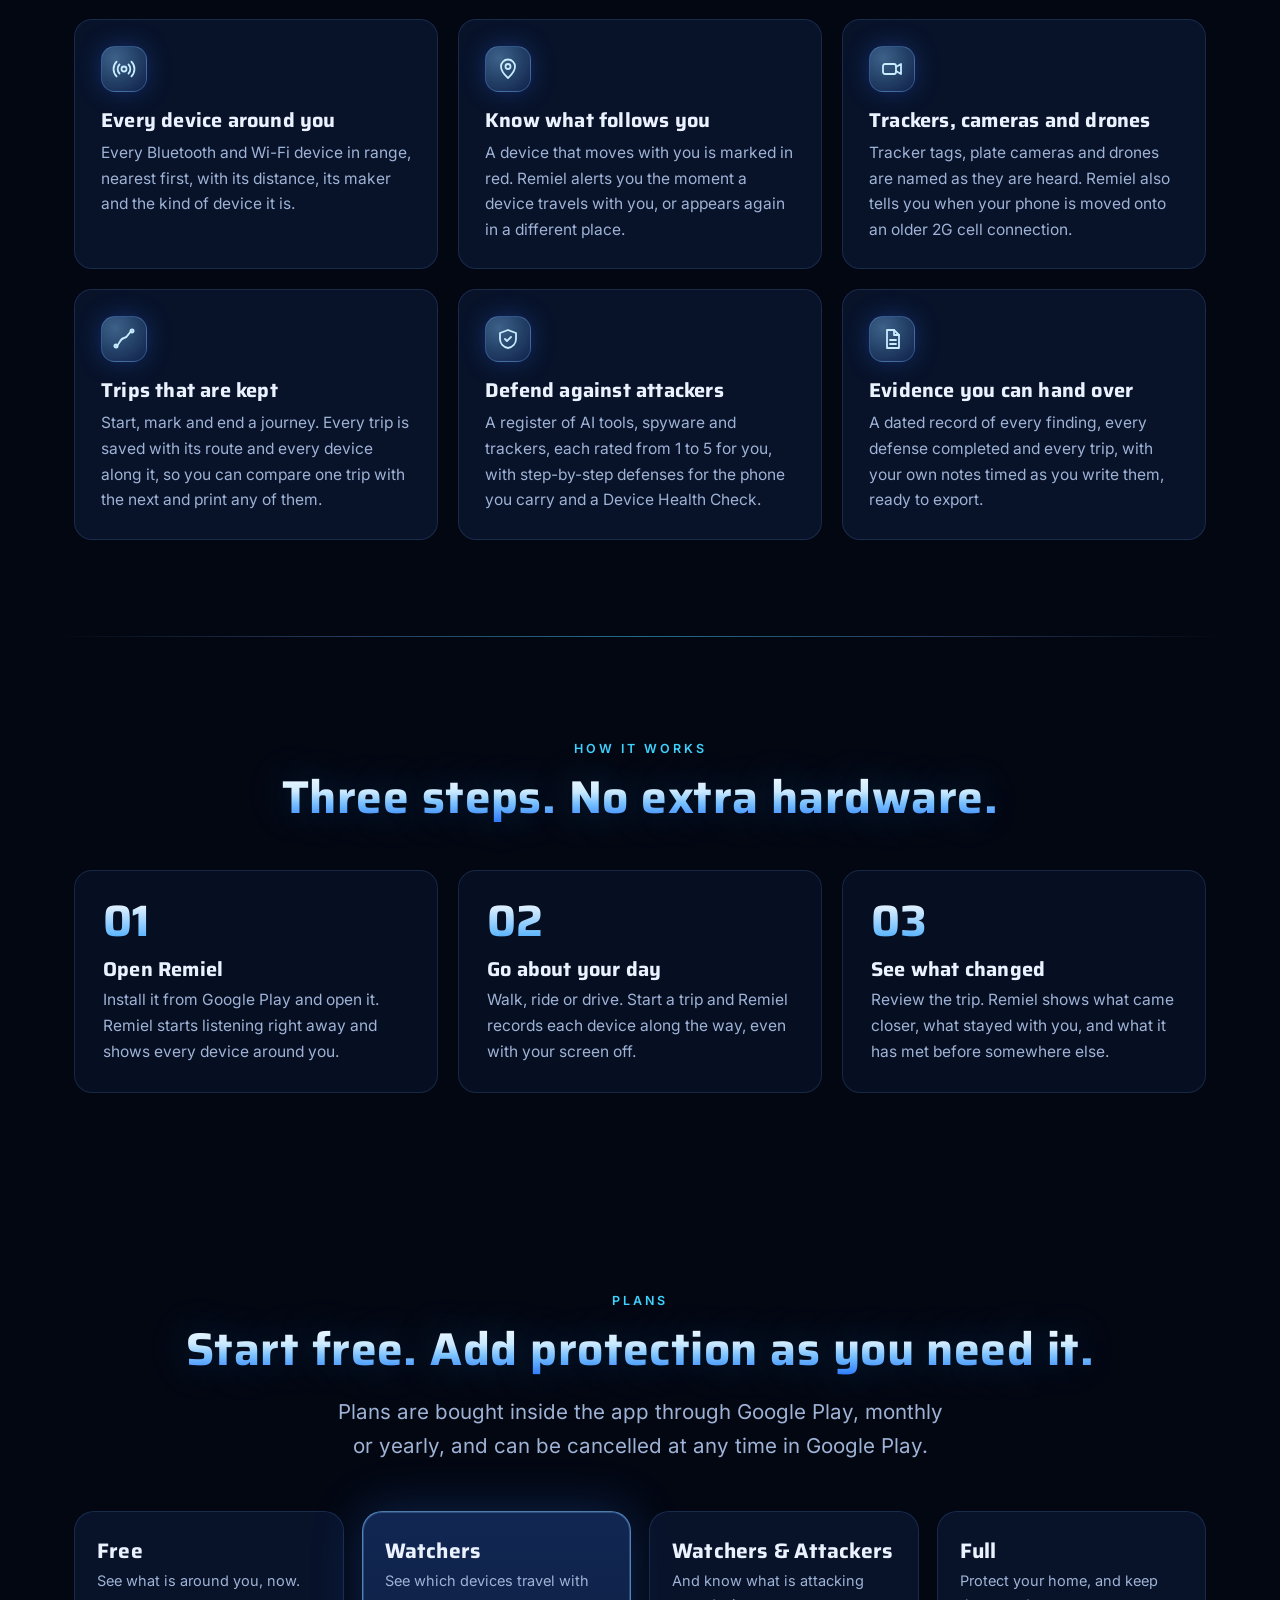
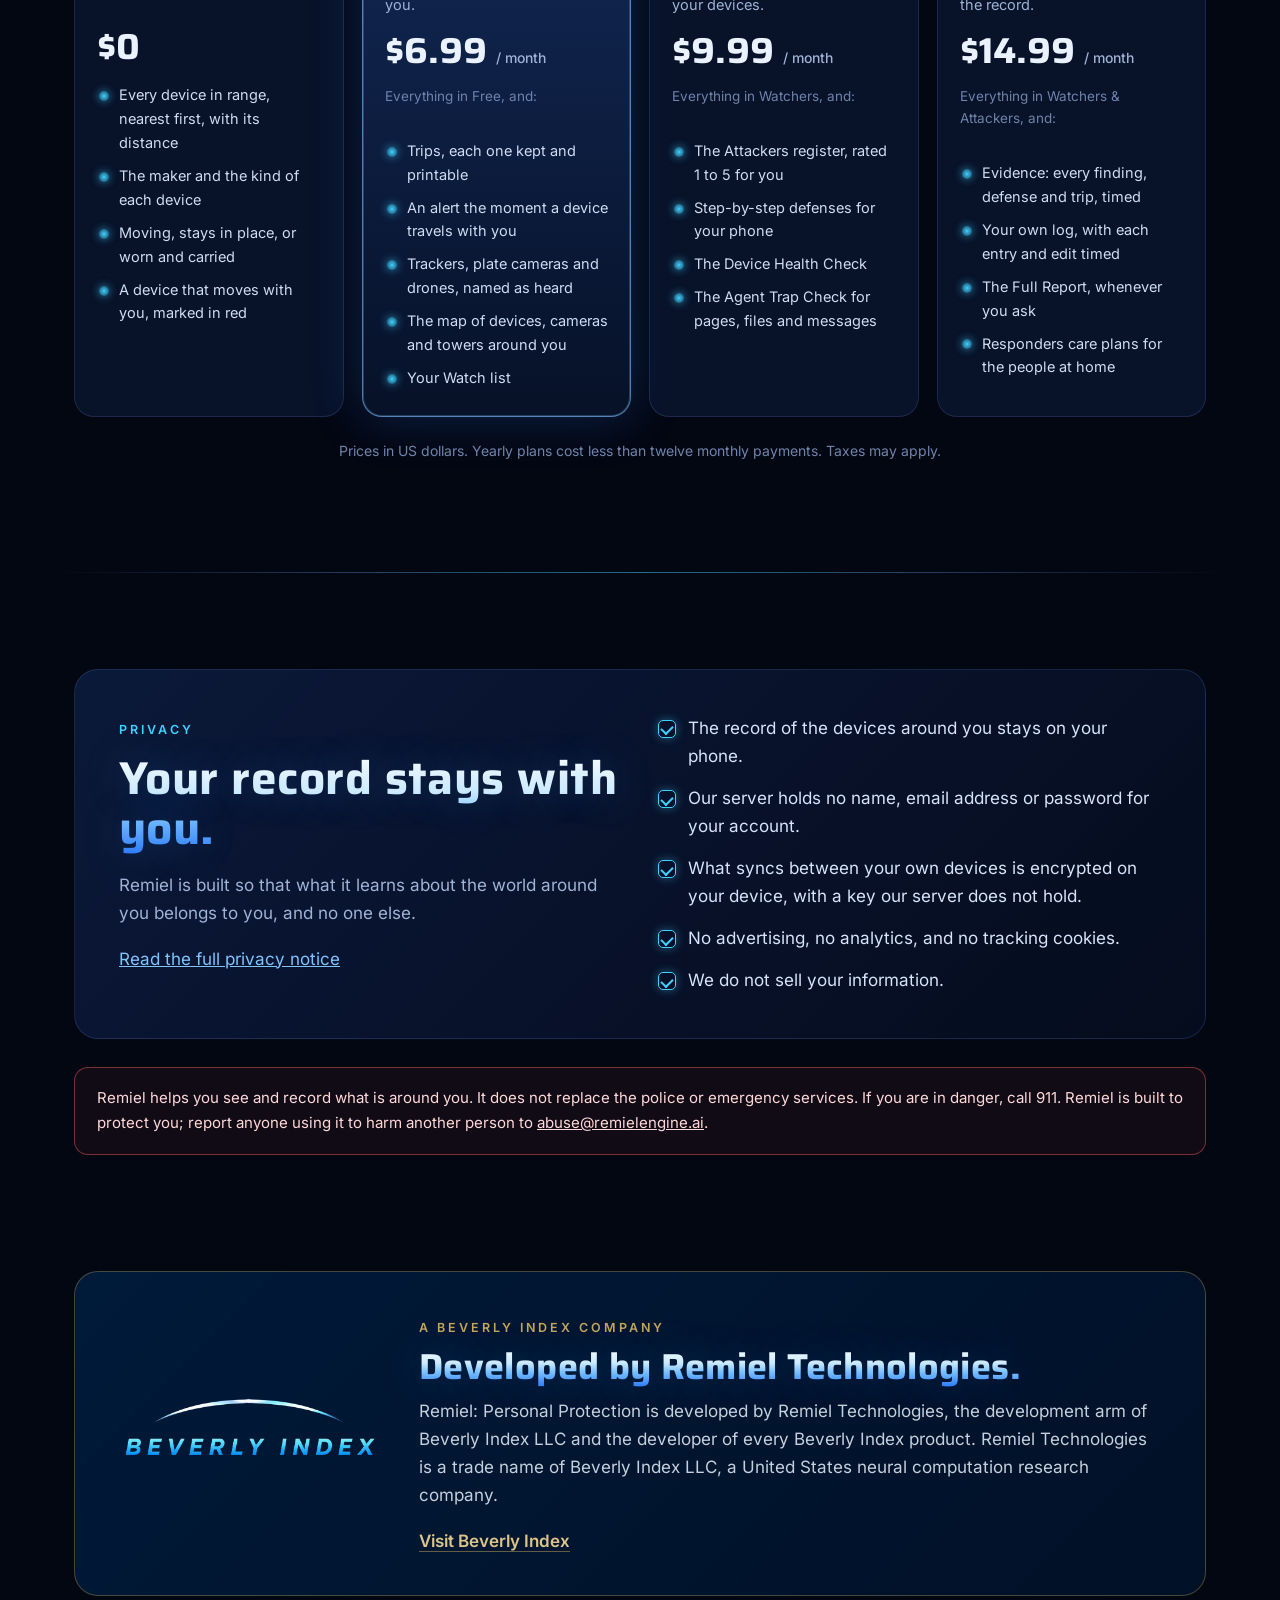
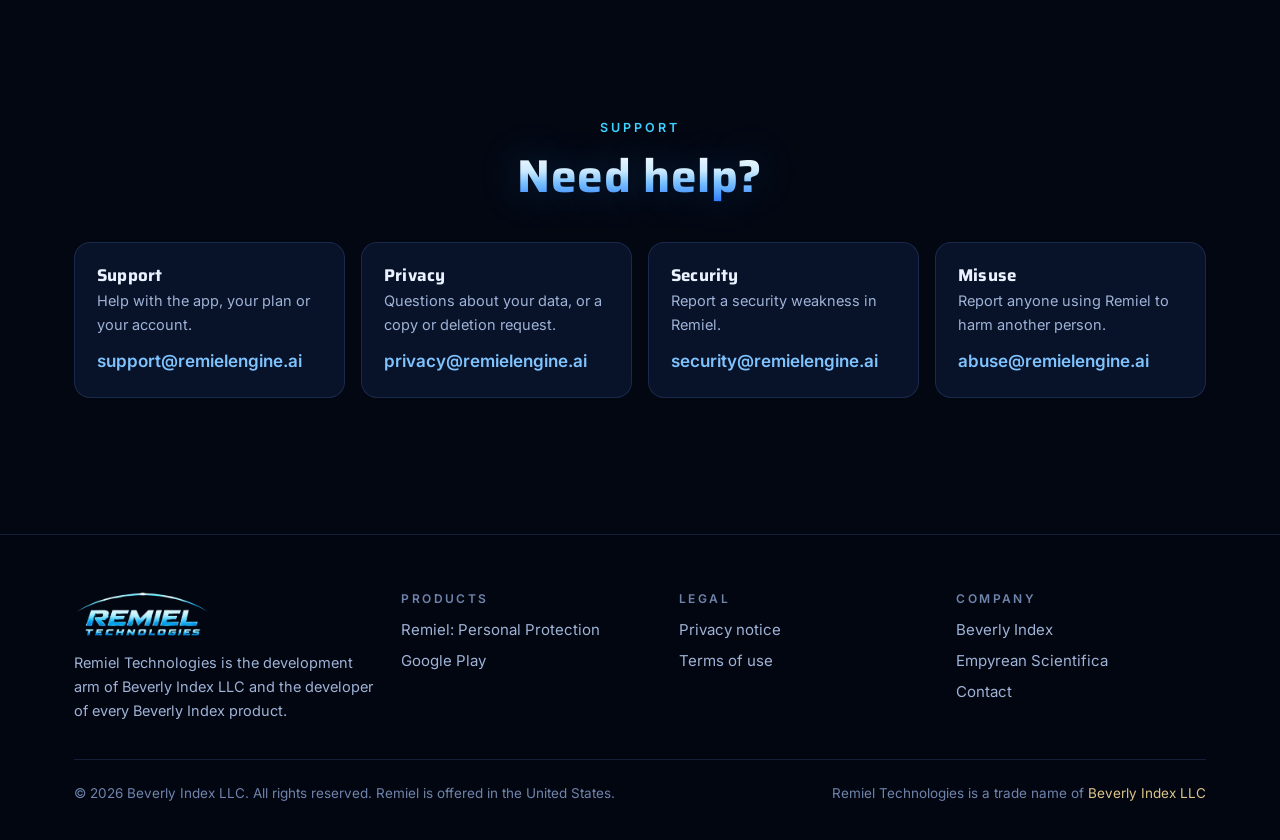
==== commit ae633bc5: "Link to sister site Empyrean Scientifica. Beverly Index LLC" ====
--- a/protection/index.html
+++ b/protection/index.html
@@ -174,7 +174,7 @@
       </div>
       <div><h4>Products</h4><a href="./">Remiel: Personal Protection</a><a href="https://play.google.com/store/apps/details?id=com.remieltech.remiel" rel="noopener">Google Play</a></div>
       <div><h4>Legal</h4><a href="https://beverly-index.com/halo/privacy.html" rel="noopener">Privacy notice</a><a href="https://beverly-index.com/halo/terms.html" rel="noopener">Terms of use</a></div>
-      <div><h4>Company</h4><a href="https://beverly-index.com/" rel="noopener">Beverly Index</a><a href="#support">Contact</a></div>
+      <div><h4>Company</h4><a href="https://beverly-index.com/" rel="noopener">Beverly Index</a><a href="https://empyreanscientifica.com/" rel="noopener">Empyrean Scientifica</a><a href="#support">Contact</a></div>
     </div>
     <div class="legal">
       <span>&copy; <span id="yr">2026</span> Beverly Index LLC. All rights reserved. Remiel is offered in the United States.</span>
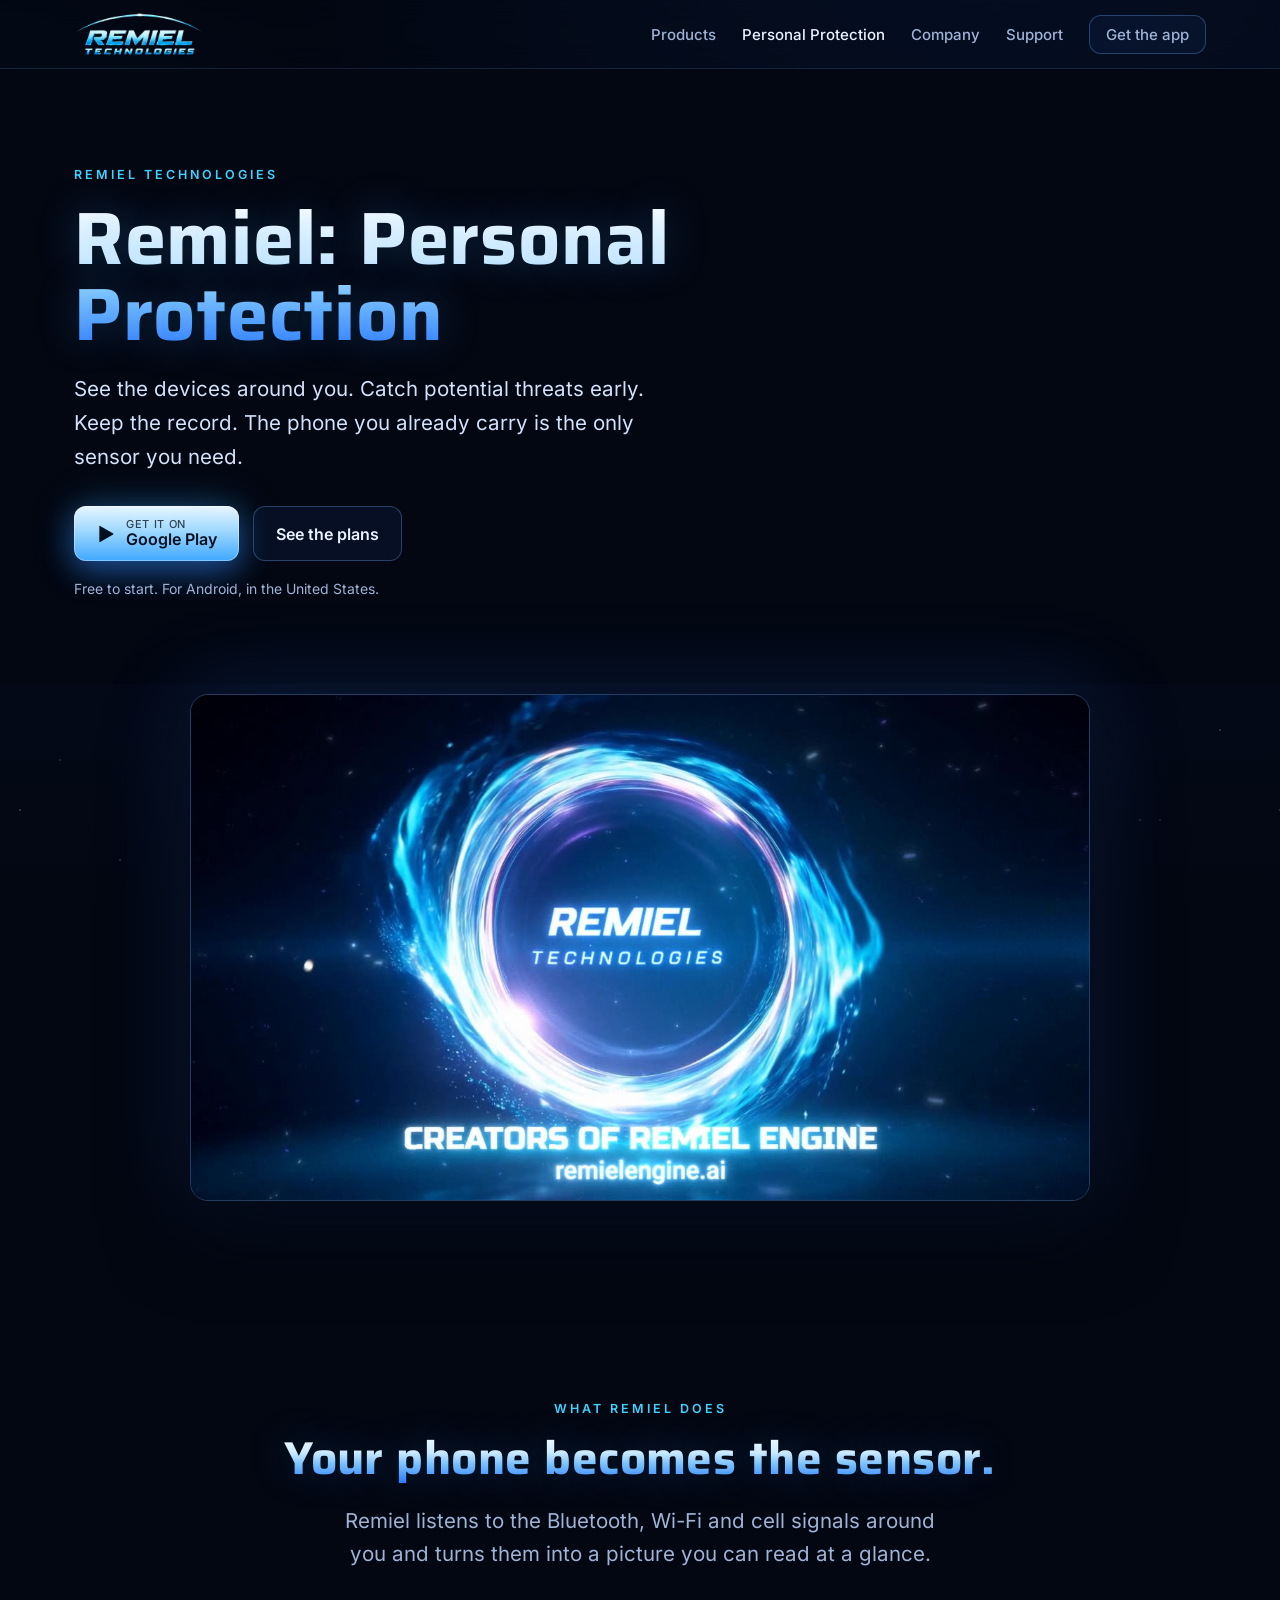
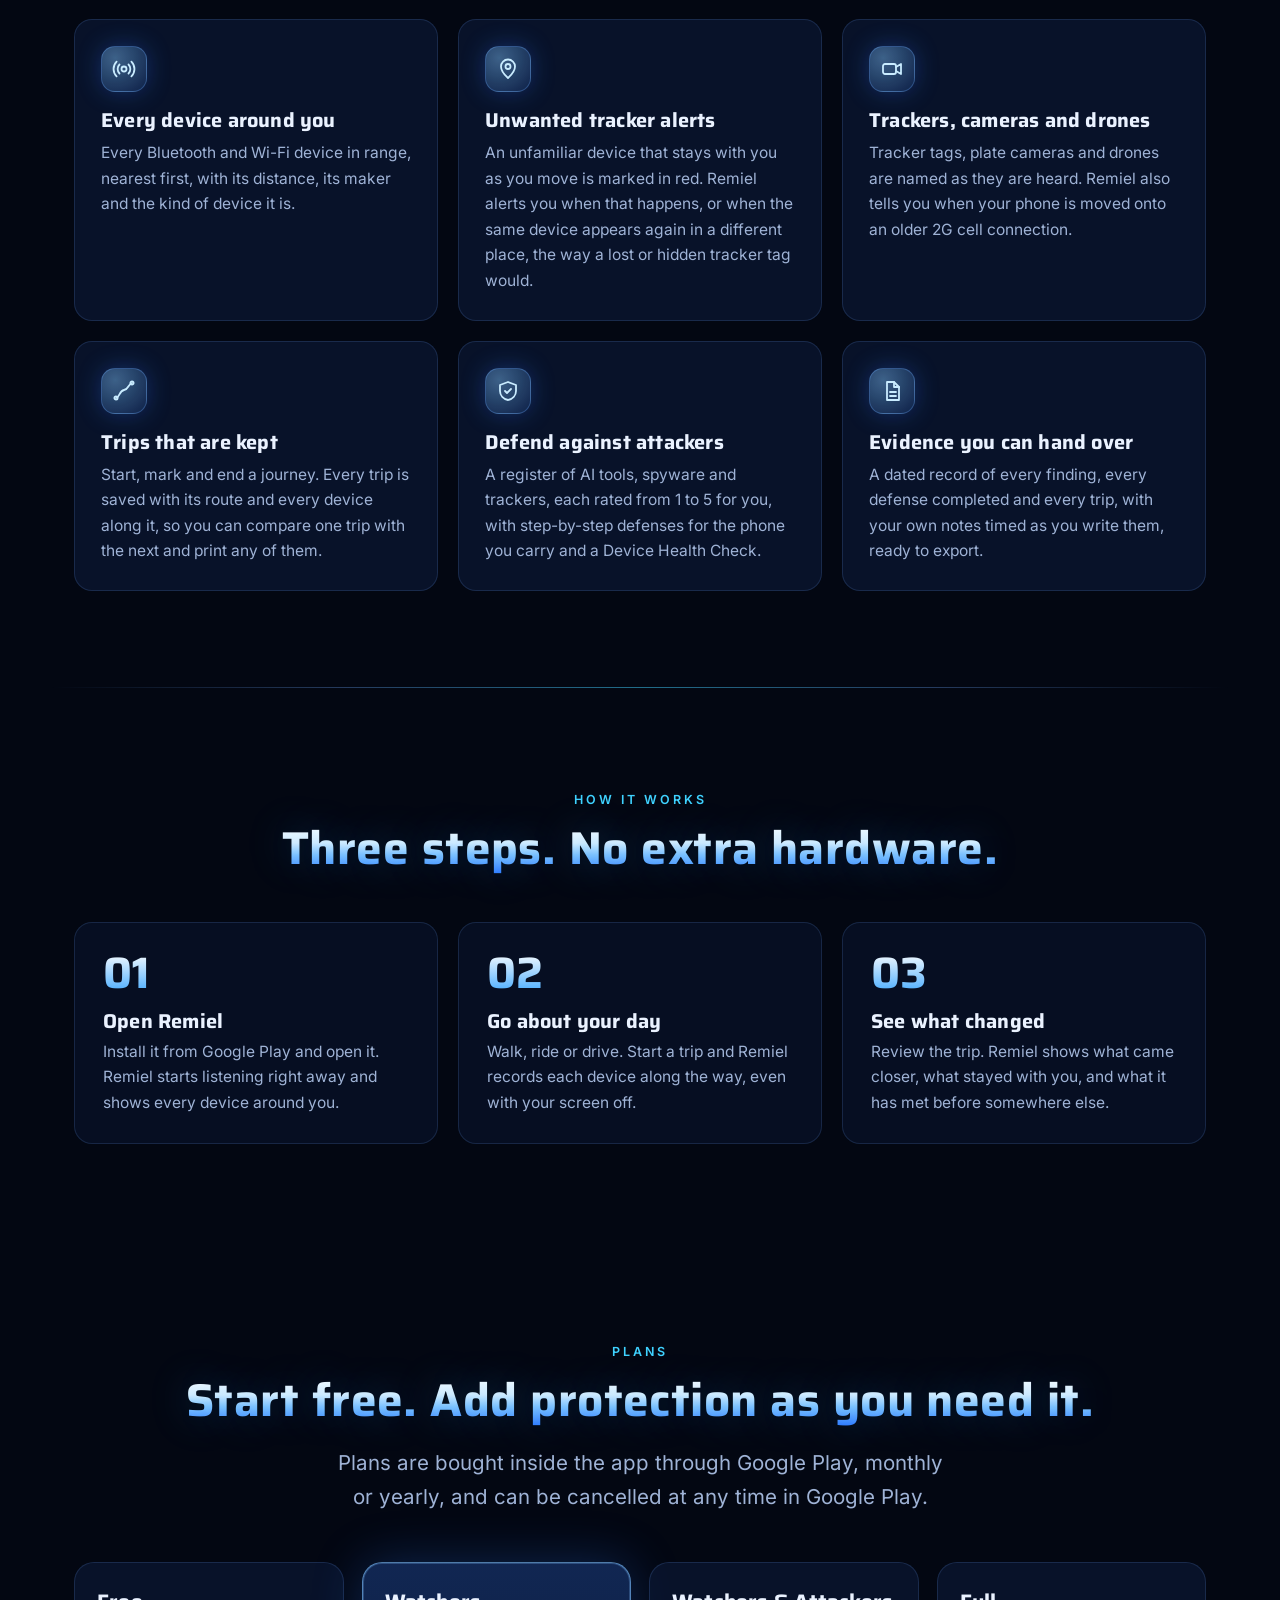
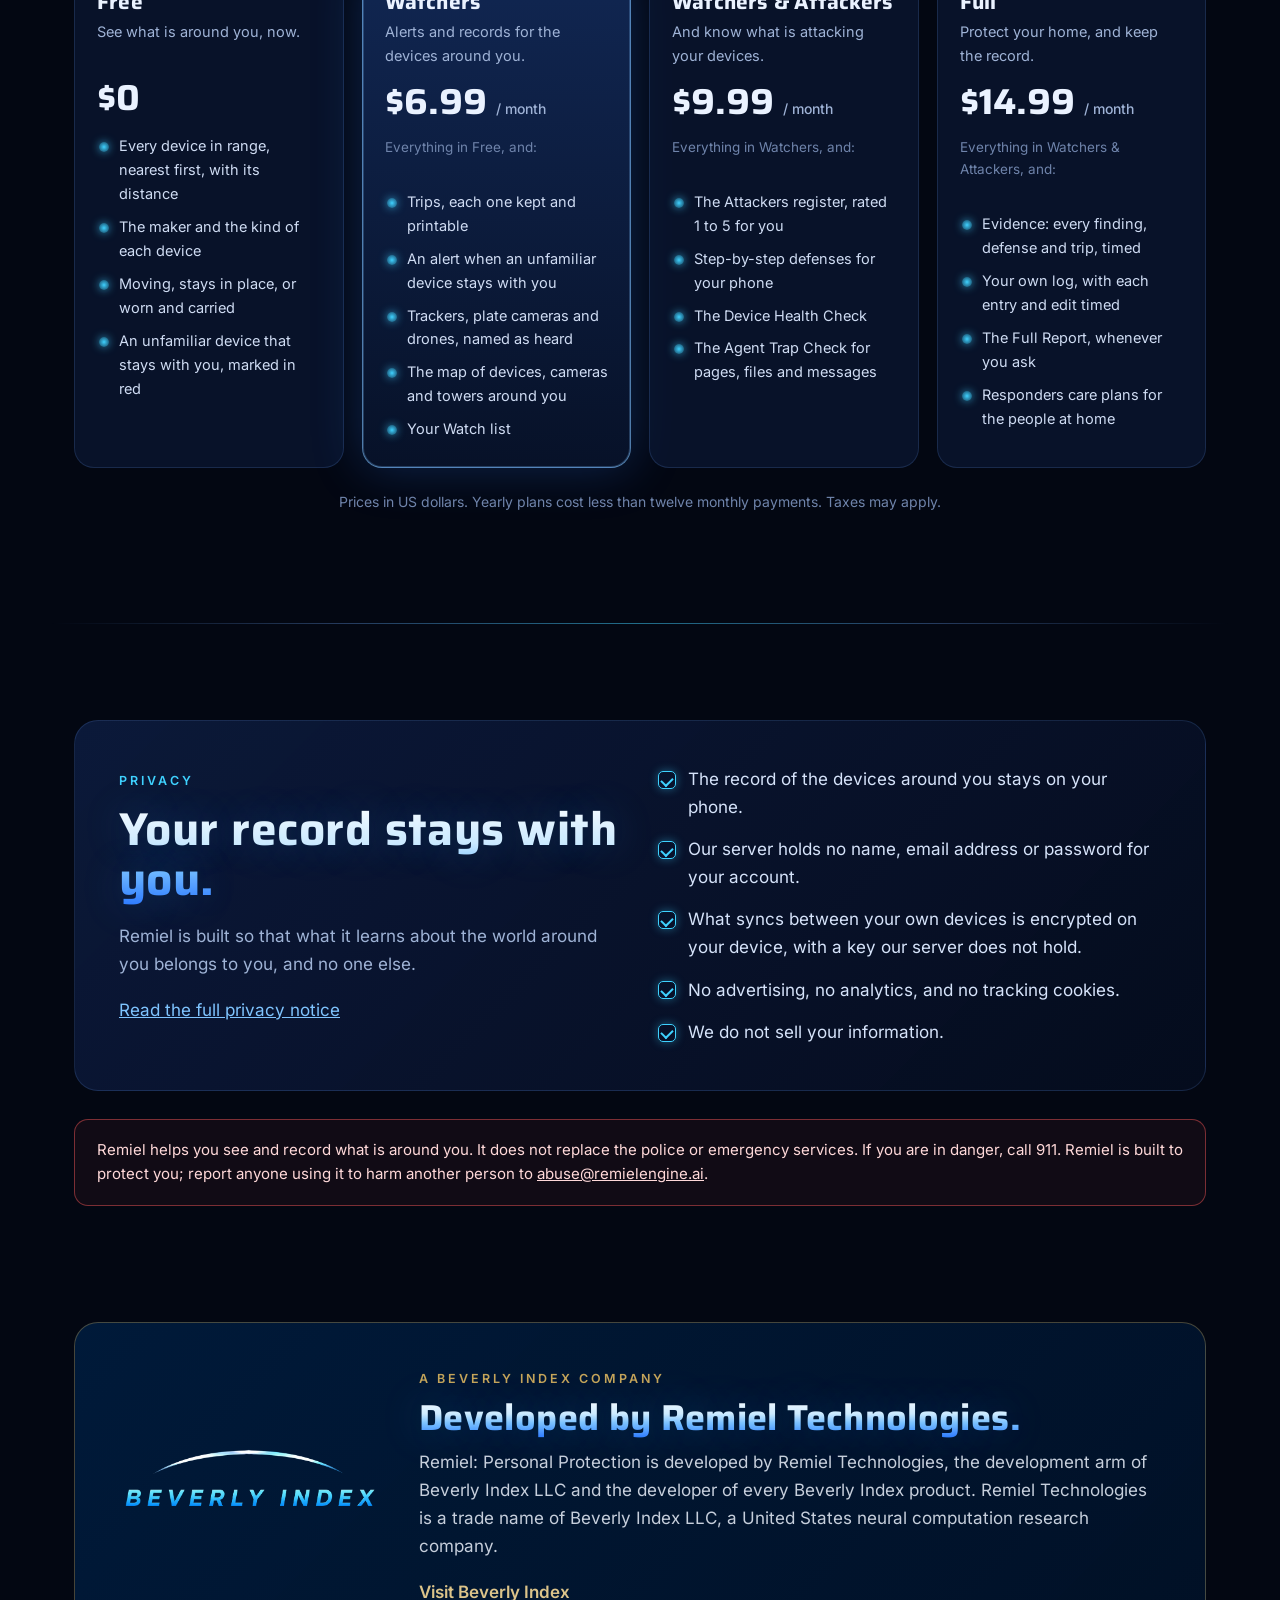
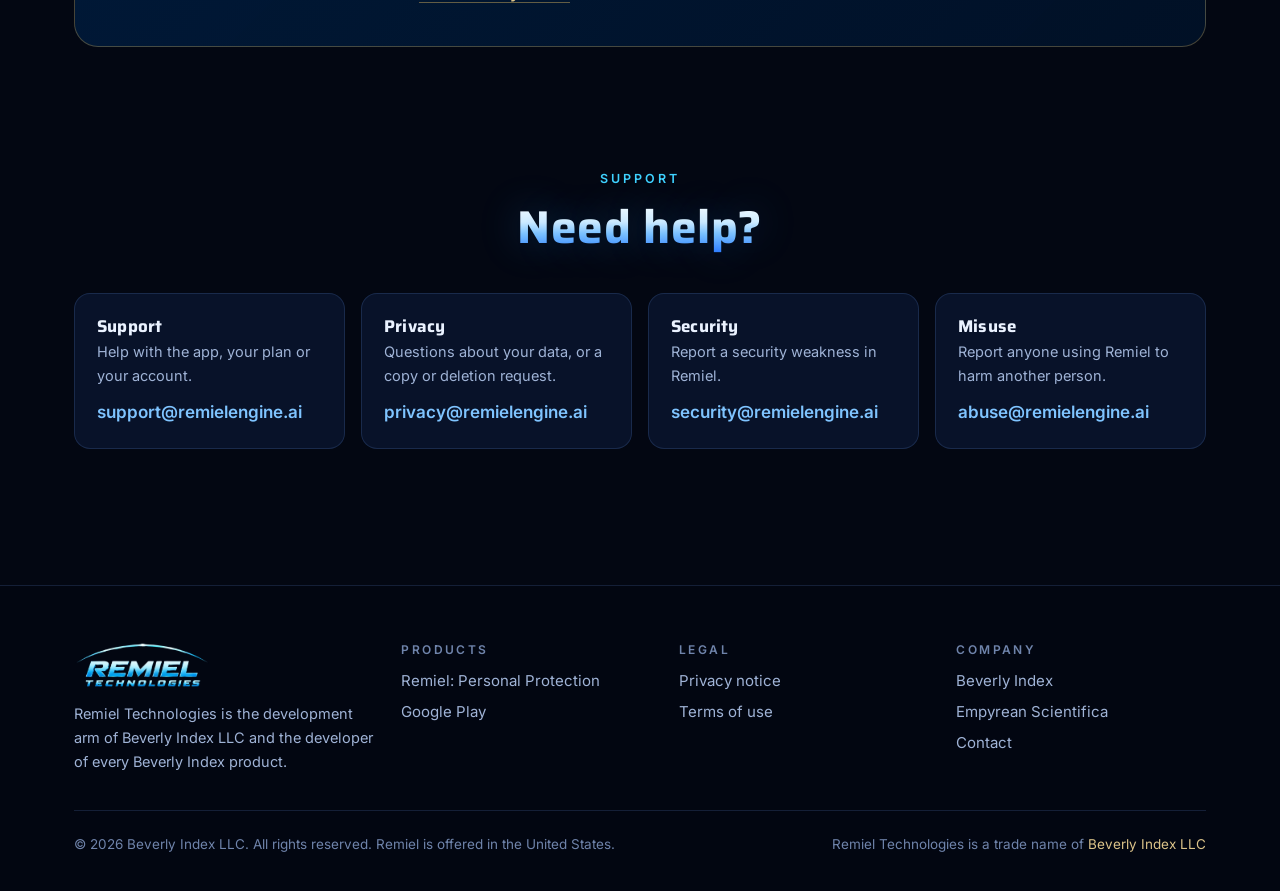
==== commit ccb96ff4: "Reframe Remiel copy around everyday digital protection Beverly Index LLC" ====
--- a/protection/index.html
+++ b/protection/index.html
@@ -4,11 +4,11 @@
 <meta charset="utf-8">
 <meta name="viewport" content="width=device-width, initial-scale=1, viewport-fit=cover">
 <title>Remiel: Personal Protection</title>
-<meta name="description" content="Remiel: Personal Protection shows the Wi-Fi and Bluetooth devices around you on a map, tells you which ones follow you, and keeps a dated record. For Android, in the United States.">
+<meta name="description" content="Remiel: Personal Protection shows the Wi-Fi and Bluetooth devices around you on a map, alerts you to potential threats in your vicinity, and keeps a dated record. For Android, in the United States.">
 <meta name="theme-color" content="#030712">
 <link rel="canonical" href="https://remielengine.ai/protection/">
 <meta property="og:title" content="Remiel: Personal Protection">
-<meta property="og:description" content="See which devices travel with you. Free on Google Play.">
+<meta property="og:description" content="Everyday digital protection for the world around you. Free on Google Play.">
 <meta property="og:image" content="https://remielengine.ai/assets/remiel-vortex.jpg">
 <link rel="icon" type="image/png" sizes="192x192" href="../assets/icon-192.png">
 <link rel="apple-touch-icon" href="../assets/apple-touch-icon.png">
@@ -38,7 +38,7 @@
     <div class="hero-content" style="max-width:760px">
       <span class="eyebrow">Remiel Technologies</span>
       <h1 class="chrome">Remiel: Personal Protection</h1>
-      <p class="lead">See the devices around you. Know which ones travel with you. Keep the record. The phone you already carry is the only sensor you need.</p>
+      <p class="lead">See the devices around you. Catch potential threats early. Keep the record. The phone you already carry is the only sensor you need.</p>
       <div class="cta">
         <a class="btn btn-play" href="https://play.google.com/store/apps/details?id=com.remieltech.remiel" rel="noopener">
           <svg viewBox="0 0 24 24" aria-hidden="true"><path fill="currentColor" d="M4 2.8v18.4c0 .5.6.8 1 .5l15.6-9.2c.4-.2.4-.8 0-1L5 2.3c-.4-.3-1 0-1 .5z"/></svg>
@@ -70,7 +70,7 @@
     </div>
     <div class="features">
 <div class="feat reveal"><div class="ic"><svg viewBox="0 0 24 24" aria-hidden="true"><circle cx="12" cy="12" r="2.5"/><path d="M7.5 7.5a6.4 6.4 0 0 0 0 9"/><path d="M16.5 7.5a6.4 6.4 0 0 1 0 9"/><path d="M4.6 4.6a10.5 10.5 0 0 0 0 14.8"/><path d="M19.4 4.6a10.5 10.5 0 0 1 0 14.8"/></svg></div><h3>Every device around you</h3><p>Every Bluetooth and Wi-Fi device in range, nearest first, with its distance, its maker and the kind of device it is.</p></div>
-<div class="feat reveal"><div class="ic"><svg viewBox="0 0 24 24" aria-hidden="true"><path d="M12 21s-7-6.2-7-11.5A7 7 0 0 1 19 9.5C19 14.8 12 21 12 21z"/><circle cx="12" cy="9.5" r="2.5"/></svg></div><h3>Know what follows you</h3><p>A device that moves with you is marked in red. Remiel alerts you the moment a device travels with you, or appears again in a different place.</p></div>
+<div class="feat reveal"><div class="ic"><svg viewBox="0 0 24 24" aria-hidden="true"><path d="M12 21s-7-6.2-7-11.5A7 7 0 0 1 19 9.5C19 14.8 12 21 12 21z"/><circle cx="12" cy="9.5" r="2.5"/></svg></div><h3>Unwanted tracker alerts</h3><p>An unfamiliar device that stays with you as you move is marked in red. Remiel alerts you when that happens, or when the same device appears again in a different place, the way a lost or hidden tracker tag would.</p></div>
 <div class="feat reveal"><div class="ic"><svg viewBox="0 0 24 24" aria-hidden="true"><rect x="3" y="7" width="13" height="10" rx="2"/><path d="M16 10l5-3v10l-5-3"/></svg></div><h3>Trackers, cameras and drones</h3><p>Tracker tags, plate cameras and drones are named as they are heard. Remiel also tells you when your phone is moved onto an older 2G cell connection.</p></div>
 <div class="feat reveal"><div class="ic"><svg viewBox="0 0 24 24" aria-hidden="true"><path d="M4 19c4-1 3-7 8-8s4-6 8-7"/><circle cx="4" cy="19" r="1.6"/><circle cx="20" cy="4" r="1.6"/></svg></div><h3>Trips that are kept</h3><p>Start, mark and end a journey. Every trip is saved with its route and every device along it, so you can compare one trip with the next and print any of them.</p></div>
 <div class="feat reveal"><div class="ic"><svg viewBox="0 0 24 24" aria-hidden="true"><path d="M12 3l8 3v6c0 4.6-3.4 8-8 9-4.6-1-8-4.4-8-9V6l8-3z"/><path d="M9 12l2 2 4-4"/></svg></div><h3>Defend against attackers</h3><p>A register of AI tools, spyware and trackers, each rated from 1 to 5 for you, with step-by-step defenses for the phone you carry and a Device Health Check.</p></div>
@@ -103,8 +103,8 @@
       <p class="lead">Plans are bought inside the app through Google Play, monthly or yearly, and can be cancelled at any time in Google Play.</p>
     </div>
     <div class="plans">
-<div class="plan reveal"><h3>Free</h3><p class="line">See what is around you, now.</p><div class="price">$0 <small></small></div><ul><li>Every device in range, nearest first, with its distance</li><li>The maker and the kind of each device</li><li>Moving, stays in place, or worn and carried</li><li>A device that moves with you, marked in red</li></ul></div>
-<div class="plan top reveal"><h3>Watchers</h3><p class="line">See which devices travel with you.</p><div class="price">$6.99 <small>/ month</small></div><p class="pre">Everything in Free, and:</p><ul><li>Trips, each one kept and printable</li><li>An alert the moment a device travels with you</li><li>Trackers, plate cameras and drones, named as heard</li><li>The map of devices, cameras and towers around you</li><li>Your Watch list</li></ul></div>
+<div class="plan reveal"><h3>Free</h3><p class="line">See what is around you, now.</p><div class="price">$0 <small></small></div><ul><li>Every device in range, nearest first, with its distance</li><li>The maker and the kind of each device</li><li>Moving, stays in place, or worn and carried</li><li>An unfamiliar device that stays with you, marked in red</li></ul></div>
+<div class="plan top reveal"><h3>Watchers</h3><p class="line">Alerts and records for the devices around you.</p><div class="price">$6.99 <small>/ month</small></div><p class="pre">Everything in Free, and:</p><ul><li>Trips, each one kept and printable</li><li>An alert when an unfamiliar device stays with you</li><li>Trackers, plate cameras and drones, named as heard</li><li>The map of devices, cameras and towers around you</li><li>Your Watch list</li></ul></div>
 <div class="plan reveal"><h3>Watchers &amp; Attackers</h3><p class="line">And know what is attacking your devices.</p><div class="price">$9.99 <small>/ month</small></div><p class="pre">Everything in Watchers, and:</p><ul><li>The Attackers register, rated 1 to 5 for you</li><li>Step-by-step defenses for your phone</li><li>The Device Health Check</li><li>The Agent Trap Check for pages, files and messages</li></ul></div>
 <div class="plan reveal"><h3>Full</h3><p class="line">Protect your home, and keep the record.</p><div class="price">$14.99 <small>/ month</small></div><p class="pre">Everything in Watchers &amp; Attackers, and:</p><ul><li>Evidence: every finding, defense and trip, timed</li><li>Your own log, with each entry and edit timed</li><li>The Full Report, whenever you ask</li><li>Responders care plans for the people at home</li></ul></div>
 
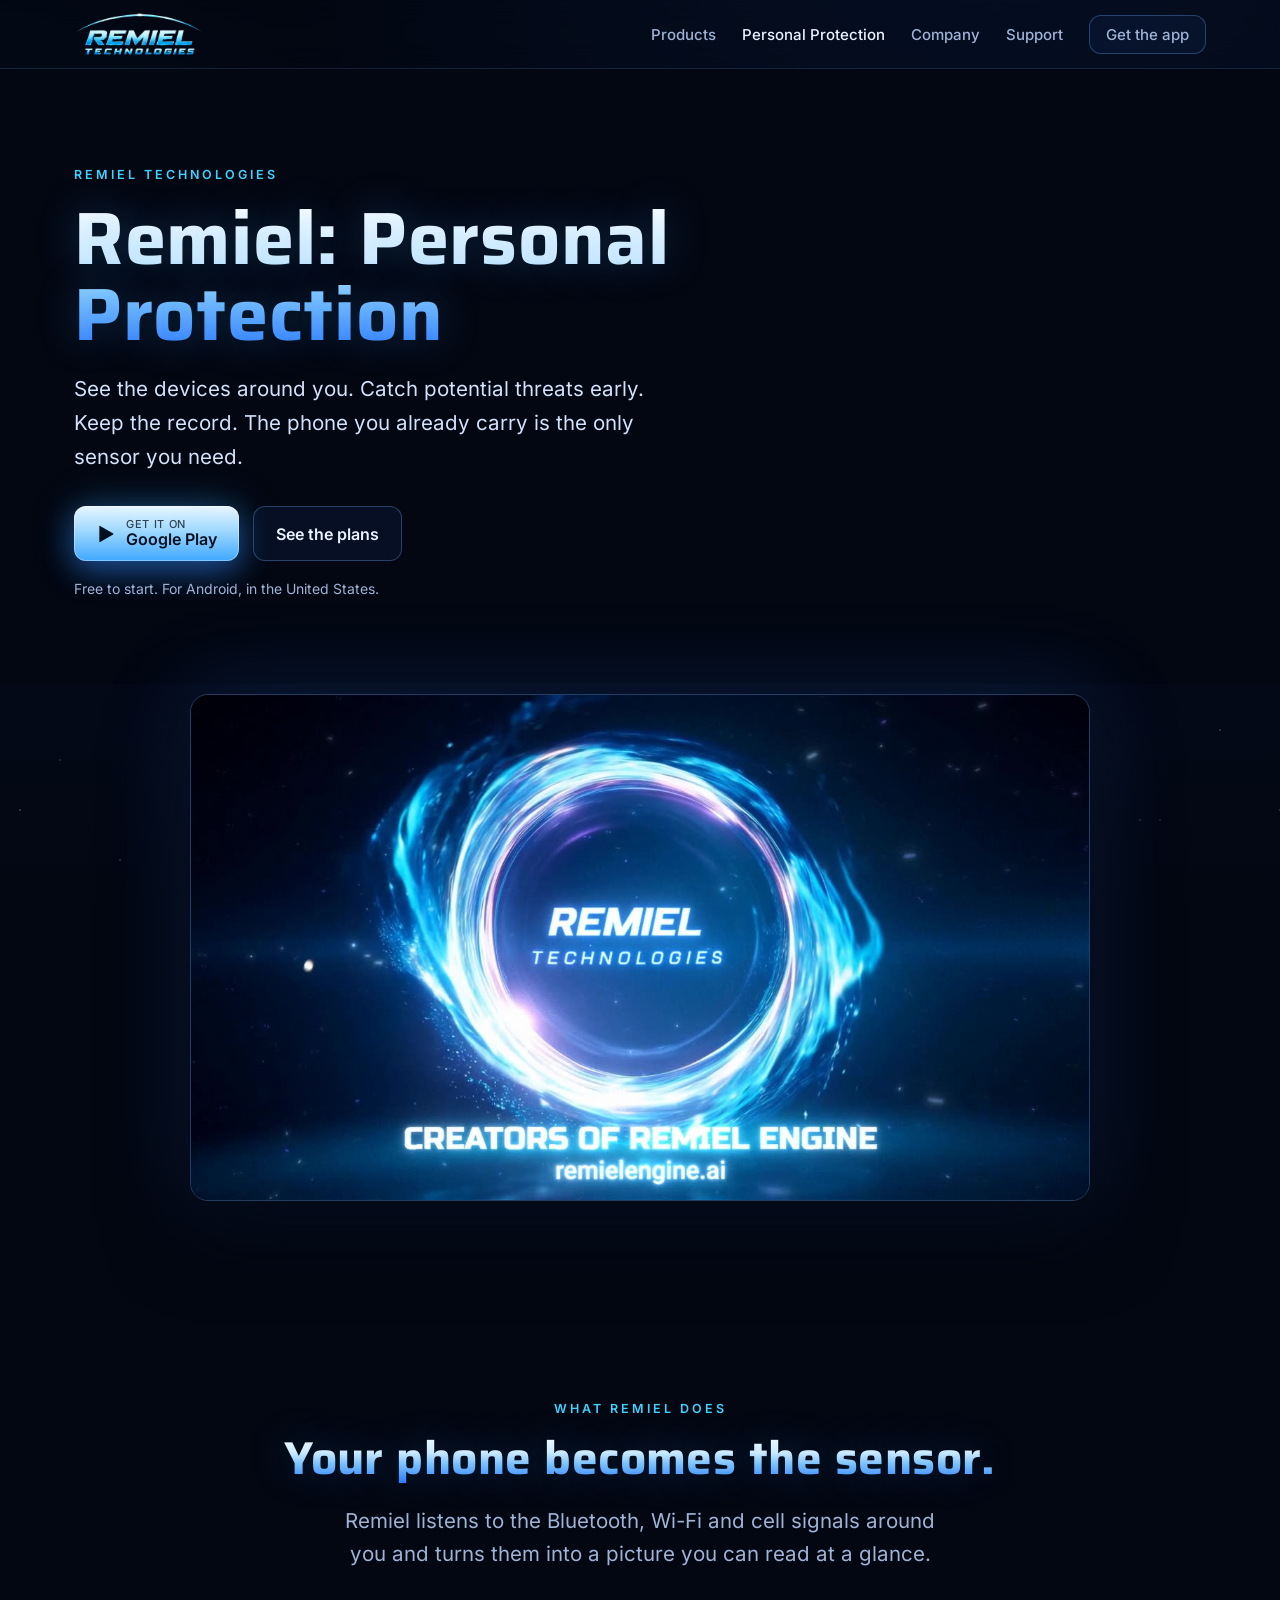
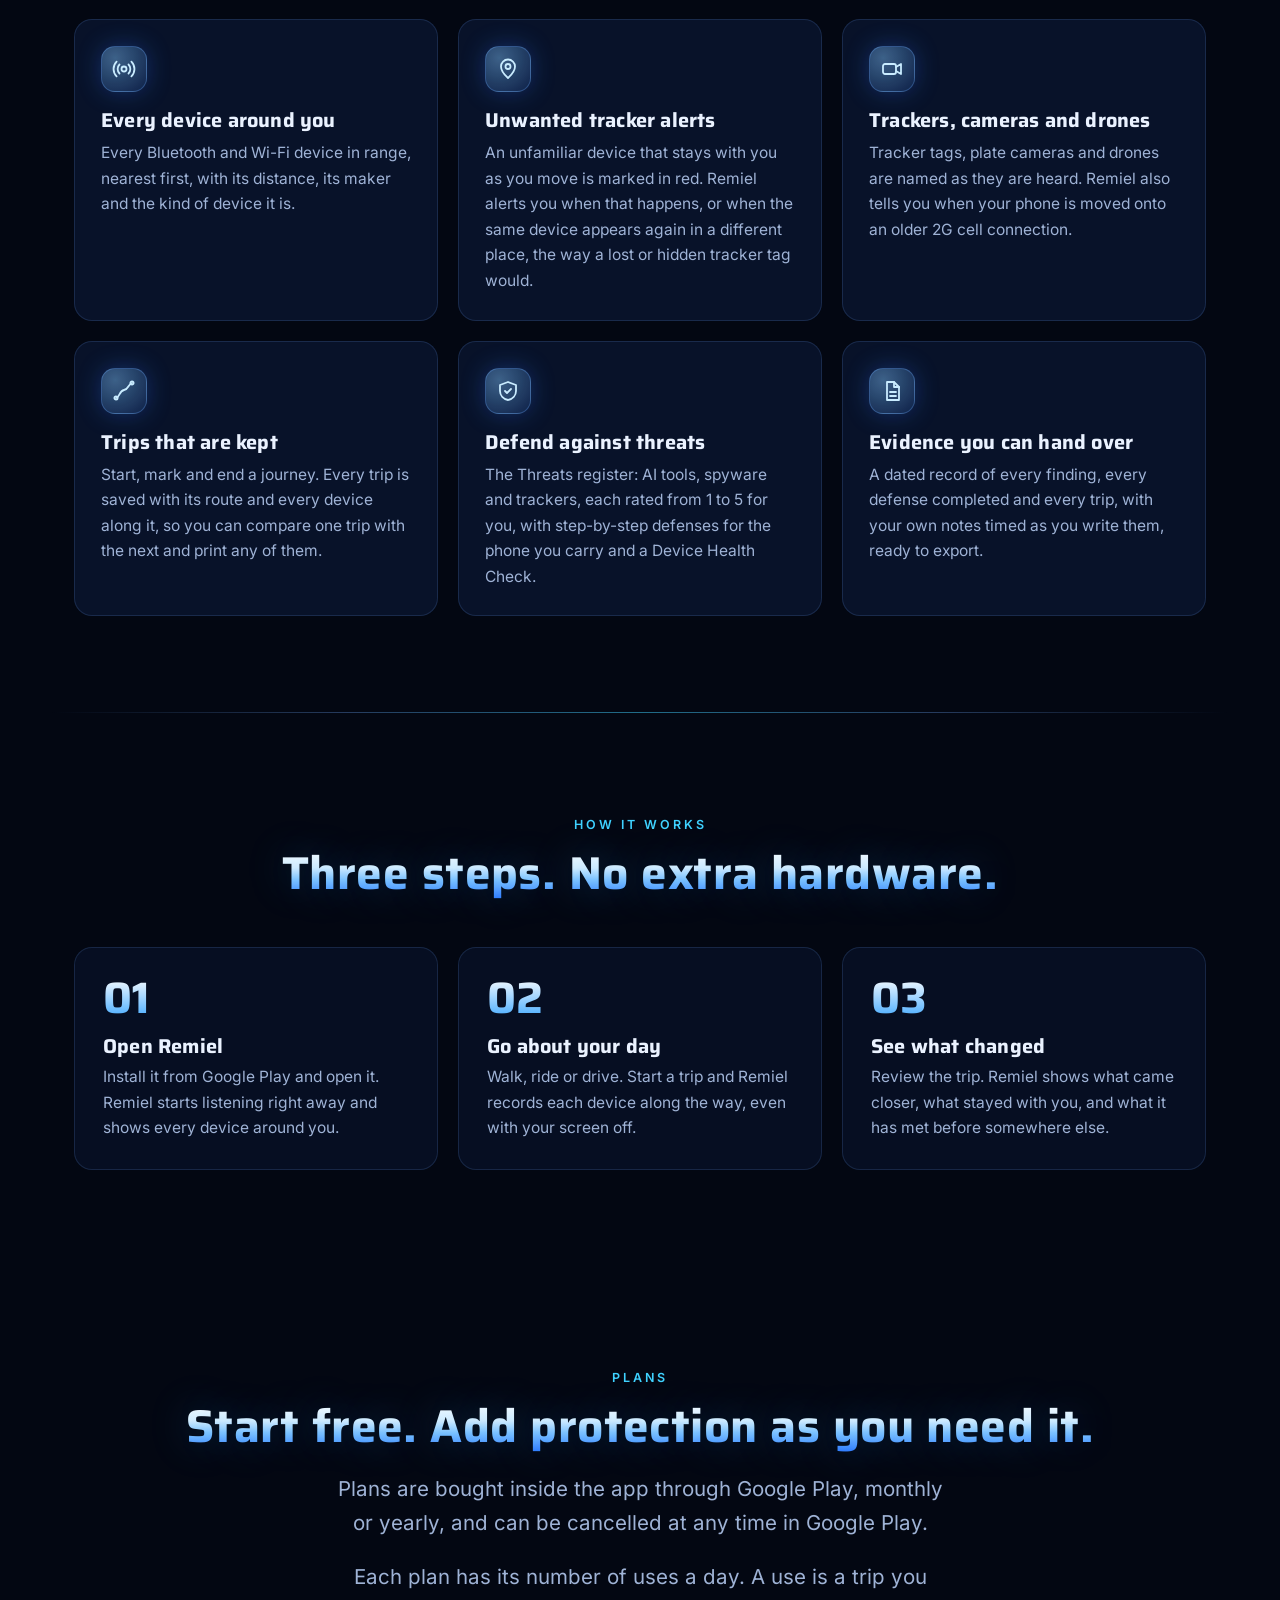
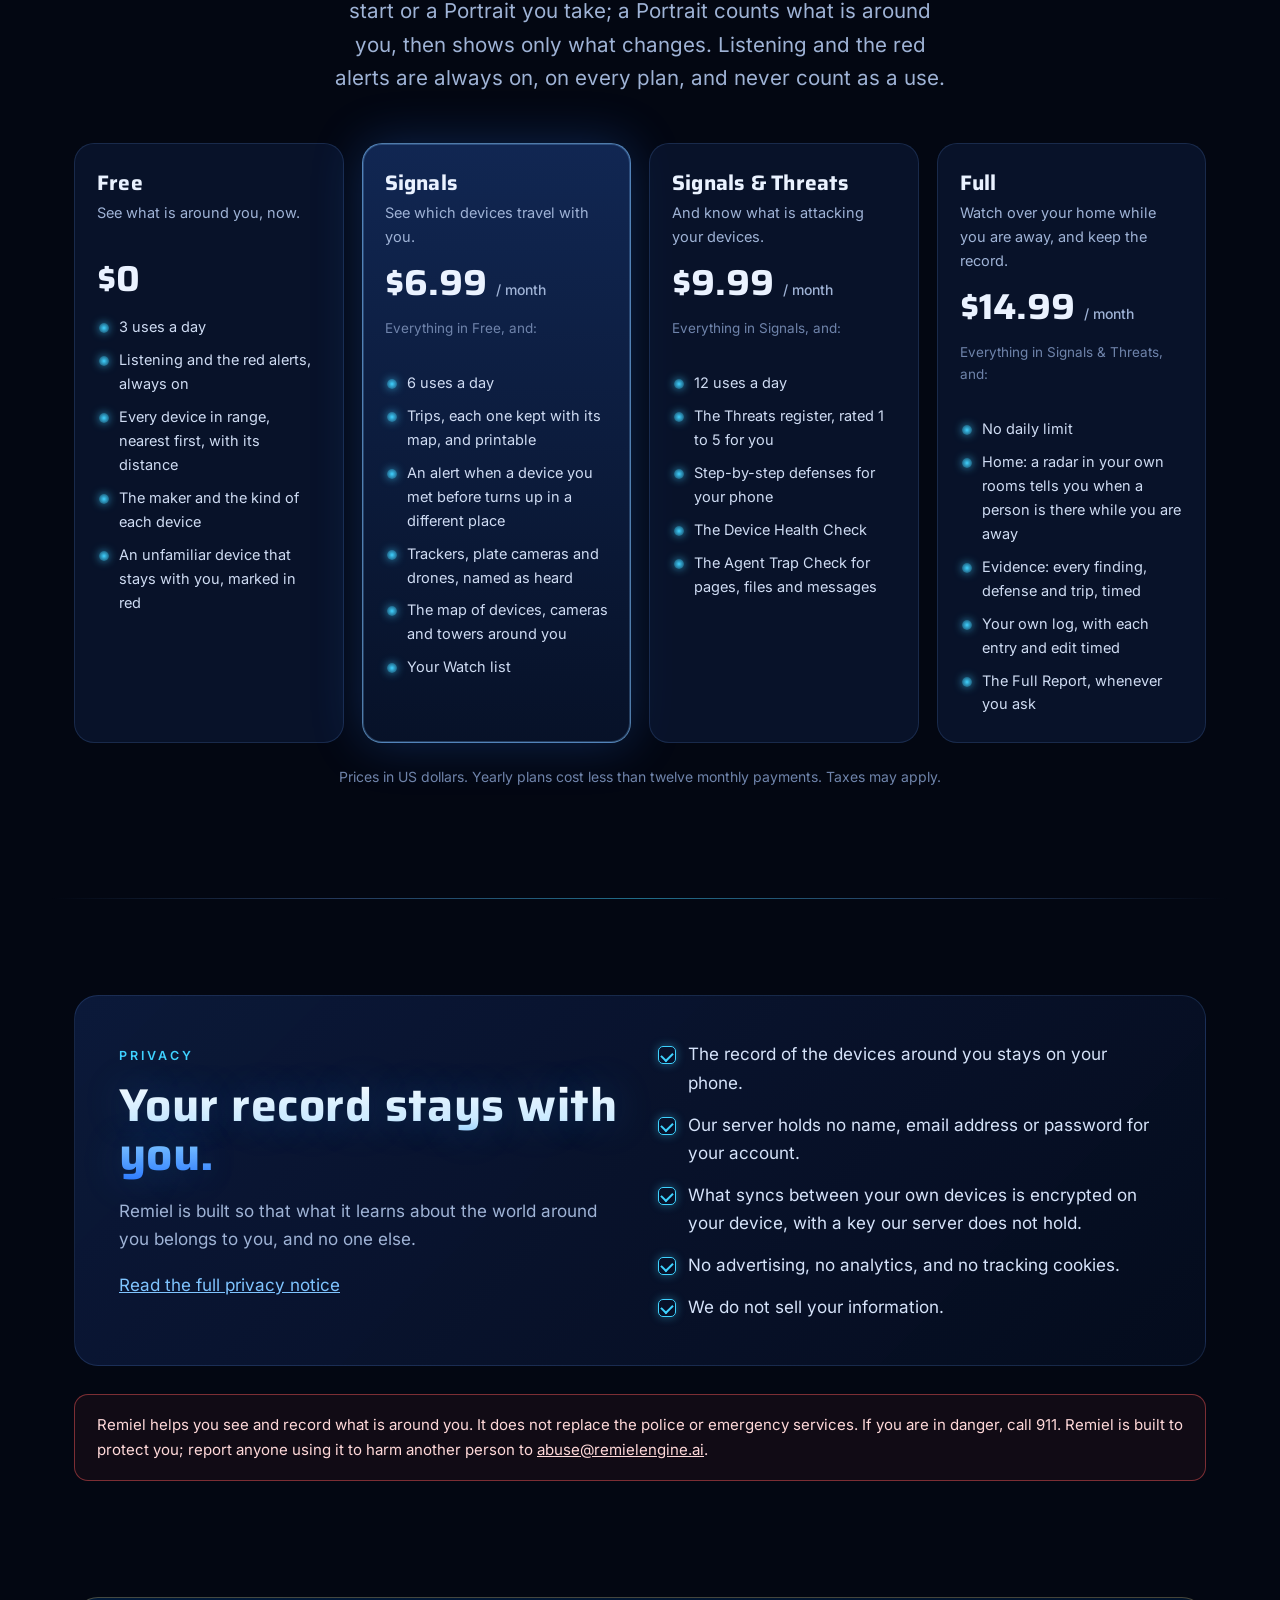
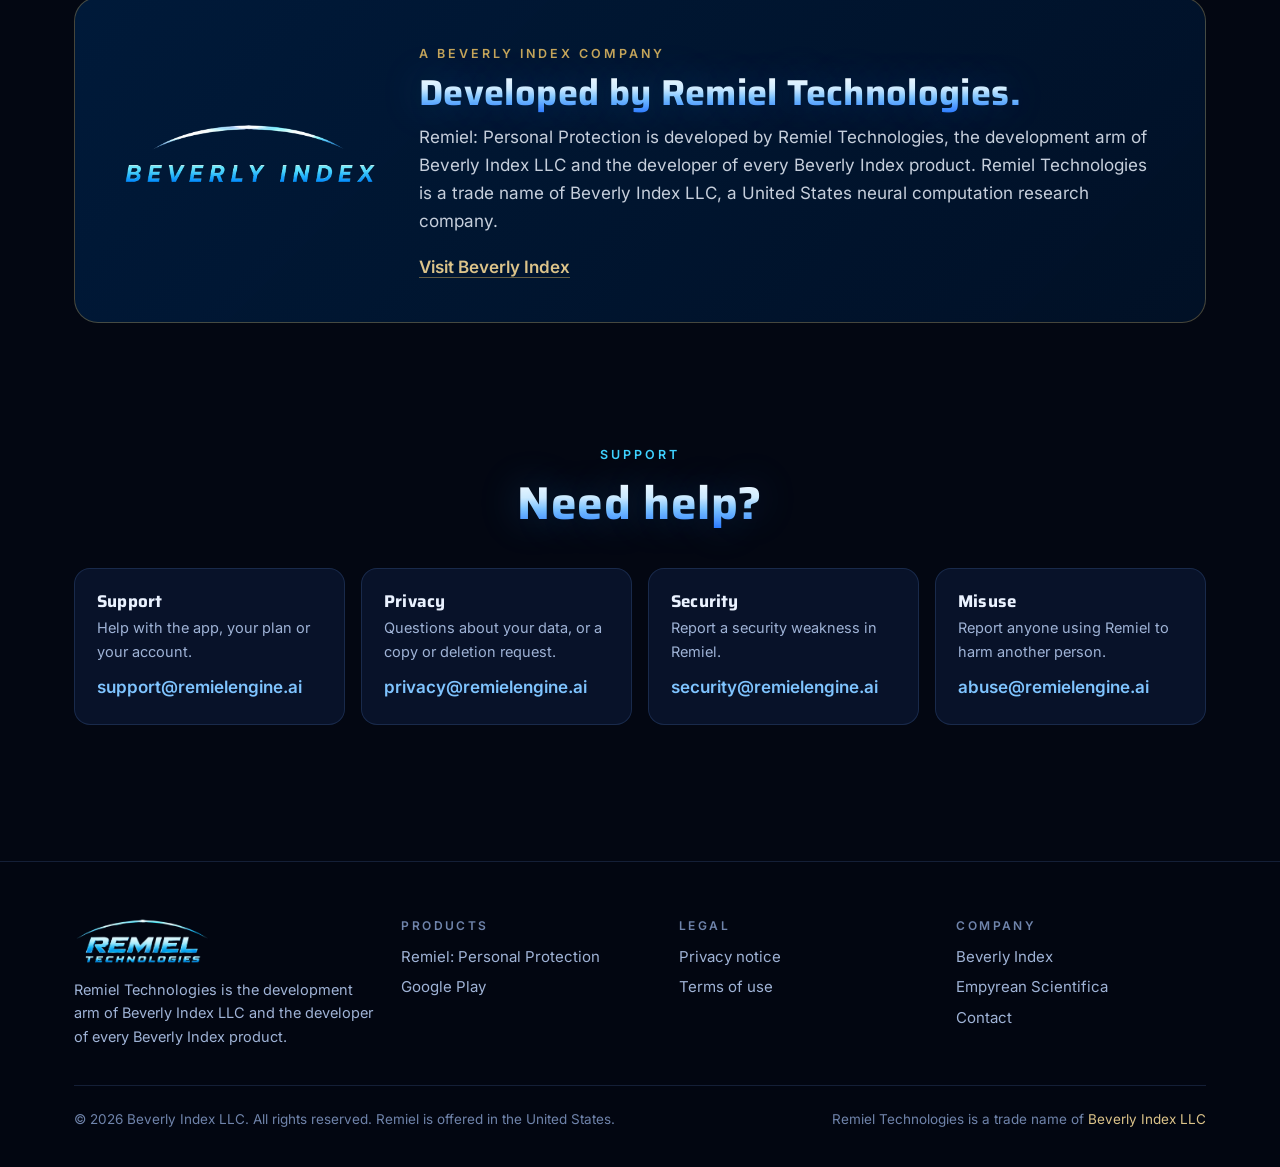
==== commit 11185252: "Remiel product page: plans renamed Signals and Signals & Threats, with uses a day (Free 3, Signals 6" ====
--- a/protection/index.html
+++ b/protection/index.html
@@ -73,7 +73,7 @@
 <div class="feat reveal"><div class="ic"><svg viewBox="0 0 24 24" aria-hidden="true"><path d="M12 21s-7-6.2-7-11.5A7 7 0 0 1 19 9.5C19 14.8 12 21 12 21z"/><circle cx="12" cy="9.5" r="2.5"/></svg></div><h3>Unwanted tracker alerts</h3><p>An unfamiliar device that stays with you as you move is marked in red. Remiel alerts you when that happens, or when the same device appears again in a different place, the way a lost or hidden tracker tag would.</p></div>
 <div class="feat reveal"><div class="ic"><svg viewBox="0 0 24 24" aria-hidden="true"><rect x="3" y="7" width="13" height="10" rx="2"/><path d="M16 10l5-3v10l-5-3"/></svg></div><h3>Trackers, cameras and drones</h3><p>Tracker tags, plate cameras and drones are named as they are heard. Remiel also tells you when your phone is moved onto an older 2G cell connection.</p></div>
 <div class="feat reveal"><div class="ic"><svg viewBox="0 0 24 24" aria-hidden="true"><path d="M4 19c4-1 3-7 8-8s4-6 8-7"/><circle cx="4" cy="19" r="1.6"/><circle cx="20" cy="4" r="1.6"/></svg></div><h3>Trips that are kept</h3><p>Start, mark and end a journey. Every trip is saved with its route and every device along it, so you can compare one trip with the next and print any of them.</p></div>
-<div class="feat reveal"><div class="ic"><svg viewBox="0 0 24 24" aria-hidden="true"><path d="M12 3l8 3v6c0 4.6-3.4 8-8 9-4.6-1-8-4.4-8-9V6l8-3z"/><path d="M9 12l2 2 4-4"/></svg></div><h3>Defend against attackers</h3><p>A register of AI tools, spyware and trackers, each rated from 1 to 5 for you, with step-by-step defenses for the phone you carry and a Device Health Check.</p></div>
+<div class="feat reveal"><div class="ic"><svg viewBox="0 0 24 24" aria-hidden="true"><path d="M12 3l8 3v6c0 4.6-3.4 8-8 9-4.6-1-8-4.4-8-9V6l8-3z"/><path d="M9 12l2 2 4-4"/></svg></div><h3>Defend against threats</h3><p>The Threats register: AI tools, spyware and trackers, each rated from 1 to 5 for you, with step-by-step defenses for the phone you carry and a Device Health Check.</p></div>
 <div class="feat reveal"><div class="ic"><svg viewBox="0 0 24 24" aria-hidden="true"><path d="M7 3h7l5 5v13H7z"/><path d="M14 3v5h5"/><path d="M10 13h6M10 17h6"/></svg></div><h3>Evidence you can hand over</h3><p>A dated record of every finding, every defense completed and every trip, with your own notes timed as you write them, ready to export.</p></div>
     </div>
   </div>
@@ -101,12 +101,13 @@
       <span class="eyebrow">Plans</span>
       <h2 class="chrome" style="margin-top:12px">Start free. Add protection as you need it.</h2>
       <p class="lead">Plans are bought inside the app through Google Play, monthly or yearly, and can be cancelled at any time in Google Play.</p>
+      <p class="lead" style="margin-top:10px">Each plan has its number of uses a day. A use is a trip you start or a Portrait you take; a Portrait counts what is around you, then shows only what changes. Listening and the red alerts are always on, on every plan, and never count as a use.</p>
     </div>
     <div class="plans">
-<div class="plan reveal"><h3>Free</h3><p class="line">See what is around you, now.</p><div class="price">$0 <small></small></div><ul><li>Every device in range, nearest first, with its distance</li><li>The maker and the kind of each device</li><li>Moving, stays in place, or worn and carried</li><li>An unfamiliar device that stays with you, marked in red</li></ul></div>
-<div class="plan top reveal"><h3>Watchers</h3><p class="line">Alerts and records for the devices around you.</p><div class="price">$6.99 <small>/ month</small></div><p class="pre">Everything in Free, and:</p><ul><li>Trips, each one kept and printable</li><li>An alert when an unfamiliar device stays with you</li><li>Trackers, plate cameras and drones, named as heard</li><li>The map of devices, cameras and towers around you</li><li>Your Watch list</li></ul></div>
-<div class="plan reveal"><h3>Watchers &amp; Attackers</h3><p class="line">And know what is attacking your devices.</p><div class="price">$9.99 <small>/ month</small></div><p class="pre">Everything in Watchers, and:</p><ul><li>The Attackers register, rated 1 to 5 for you</li><li>Step-by-step defenses for your phone</li><li>The Device Health Check</li><li>The Agent Trap Check for pages, files and messages</li></ul></div>
-<div class="plan reveal"><h3>Full</h3><p class="line">Protect your home, and keep the record.</p><div class="price">$14.99 <small>/ month</small></div><p class="pre">Everything in Watchers &amp; Attackers, and:</p><ul><li>Evidence: every finding, defense and trip, timed</li><li>Your own log, with each entry and edit timed</li><li>The Full Report, whenever you ask</li><li>Responders care plans for the people at home</li></ul></div>
+<div class="plan reveal"><h3>Free</h3><p class="line">See what is around you, now.</p><div class="price">$0 <small></small></div><ul><li>3 uses a day</li><li>Listening and the red alerts, always on</li><li>Every device in range, nearest first, with its distance</li><li>The maker and the kind of each device</li><li>An unfamiliar device that stays with you, marked in red</li></ul></div>
+<div class="plan top reveal"><h3>Signals</h3><p class="line">See which devices travel with you.</p><div class="price">$6.99 <small>/ month</small></div><p class="pre">Everything in Free, and:</p><ul><li>6 uses a day</li><li>Trips, each one kept with its map, and printable</li><li>An alert when a device you met before turns up in a different place</li><li>Trackers, plate cameras and drones, named as heard</li><li>The map of devices, cameras and towers around you</li><li>Your Watch list</li></ul></div>
+<div class="plan reveal"><h3>Signals &amp; Threats</h3><p class="line">And know what is attacking your devices.</p><div class="price">$9.99 <small>/ month</small></div><p class="pre">Everything in Signals, and:</p><ul><li>12 uses a day</li><li>The Threats register, rated 1 to 5 for you</li><li>Step-by-step defenses for your phone</li><li>The Device Health Check</li><li>The Agent Trap Check for pages, files and messages</li></ul></div>
+<div class="plan reveal"><h3>Full</h3><p class="line">Watch over your home while you are away, and keep the record.</p><div class="price">$14.99 <small>/ month</small></div><p class="pre">Everything in Signals &amp; Threats, and:</p><ul><li>No daily limit</li><li>Home: a radar in your own rooms tells you when a person is there while you are away</li><li>Evidence: every finding, defense and trip, timed</li><li>Your own log, with each entry and edit timed</li><li>The Full Report, whenever you ask</li></ul></div>
 
     </div>
     <p class="fine center">Prices in US dollars. Yearly plans cost less than twelve monthly payments. Taxes may apply.</p>
